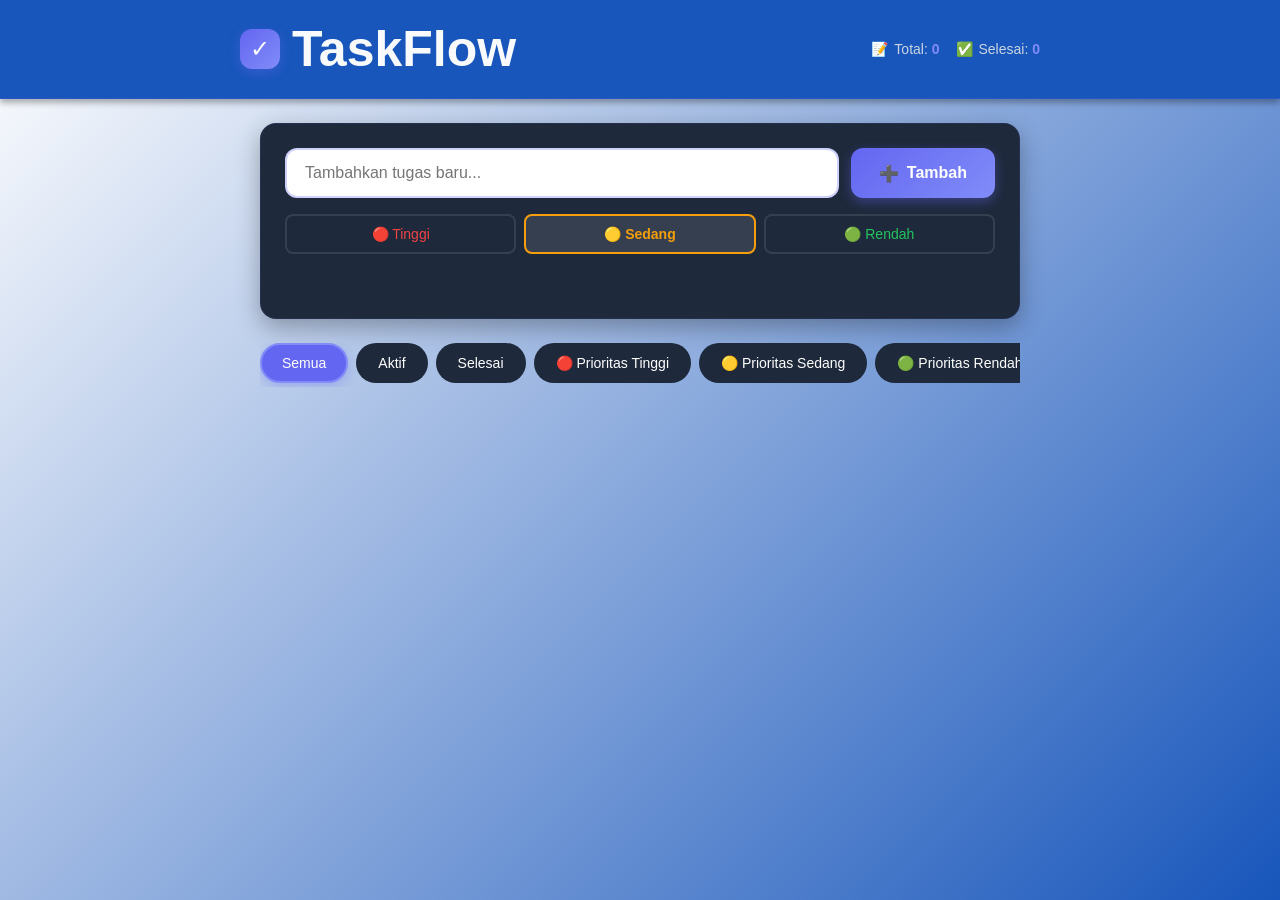
==== index.html @ 377bbaef "." ====
<!DOCTYPE html>
<html lang="id">

<head>
    <meta charset="UTF-8" />
    <meta name="viewport" content="width=device-width, initial-scale=1, viewport-fit=cover">
    <meta name="mobile-web-app-capable" content="yes">
    <meta name="apple-mobile-web-app-capable" content="yes">
    <meta name="apple-mobile-web-app-status-bar-style" content="black-translucent">
    <meta name="theme-color" content="#6366f1" />
    <link rel="icon" href="icons/icon-192x192-A.png" type="image/png" /> 
    <!-- halo jokowi -->
    <link rel="manifest" href="manifest.json">
    <title>TaskFlow - Kelola Tugas Anda</title>
    <style>
        * {
            margin: 0;
            padding: 0;
            box-sizing: border-box;
        }

        :root {
            --primary: #6366f1;
            --primary-dark: #4f46e5;
            --primary-light: #818cf8;
            --bg-dark: #ffffff;
            --bg-card: #1e293b;
            --text-light: #f8fafc;
            --text-gray: #cbd5e1;
            --success: #22c55e;
            --danger: #ef4444;
            --warning: #f59e0b;
        }

        body {
            font-family: -apple-system, BlinkMacSystemFont, 'Segoe UI', Roboto, sans-serif;
            background: linear-gradient(135deg, var(--bg-dark) 0%, #1856bb 100%);
            color: var(--text-light);
            min-height: 100vh;
            padding-bottom: 80px;
        }

        .header {
            background: #1856bb;
            backdrop-filter: blur(10px);
            padding: 20px;
            position: sticky;
            top: 0;
            z-index: 100;
            border-bottom: 1px solid rgba(99, 102, 241, 0.2);
            box-shadow: 0 4px 6px rgba(0, 0, 0, 0.3);
        }

        .header-content {
            max-width: 800px;
            margin: 0 auto;
            display: flex;
            justify-content: space-between;
            align-items: center;
        }

        .logo {
            display: flex;
            align-items: center;
            gap: 12px;
        }

        .logo-icon {
            width: 40px;
            height: 40px;
            background: linear-gradient(135deg, var(--primary), var(--primary-light));
            border-radius: 12px;
            display: flex;
            align-items: center;
            justify-content: center;
            font-size: 24px;
            box-shadow: 0 4px 12px rgba(99, 102, 241, 0.4);
        }

        h1 {
            font-size: 24px;
            font-weight: 700;
        }

        .stats {
            display: flex;
            gap: 16px;
            font-size: 14px;
            color: var(--text-gray);
        }

        .stat-item {
            display: flex;
            align-items: center;
            gap: 6px;
        }

        .stat-number {
            color: var(--primary-light);
            font-weight: 700;
        }

        .container {
            max-width: 800px;
            margin: 0 auto;
            padding: 24px 20px;
        }

        .input-section {
            background: var(--bg-card);
            padding: 24px;
            border-radius: 16px;
            margin-bottom: 24px;
            box-shadow: 0 8px 24px rgba(0, 0, 0, 0.3);
            border: 1px solid rgba(99, 102, 241, 0.1);
        }

        .input-group {
            display: flex;
            gap: 12px;
            margin-bottom: 16px;
        }

        input[type="text"] {
            flex: 1;
            padding: 14px 18px;
            background: var(--bg-dark);
            border: 2px solid rgba(99, 102, 241, 0.3);
            border-radius: 12px;
            color: var(--text-light);
            font-size: 16px;
            transition: all 0.3s ease;
        }

        input[type="text"]:focus {
            outline: none;
            border-color: var(--primary);
            box-shadow: 0 0 0 4px rgba(99, 102, 241, 0.1);
        }

        .btn {
            padding: 14px 28px;
            border: none;
            border-radius: 12px;
            font-size: 16px;
            font-weight: 600;
            cursor: pointer;
            transition: all 0.3s ease;
            display: flex;
            align-items: center;
            gap: 8px;
        }

        .btn-primary {
            background: linear-gradient(135deg, var(--primary), var(--primary-light));
            color: white;
            box-shadow: 0 4px 12px rgba(99, 102, 241, 0.4);
        }

        .btn-primary:hover {
            transform: translateY(-2px);
            box-shadow: 0 6px 20px rgba(99, 102, 241, 0.5);
        }

        .btn-primary:active {
            transform: translateY(0);
        }

        .priority-selector {
            display: flex;
            gap: 8px;
        }

        .priority-btn {
            flex: 1;
            padding: 10px;
            border: 2px solid rgba(255, 255, 255, 0.1);
            background: transparent;
            color: var(--text-gray);
            border-radius: 8px;
            cursor: pointer;
            transition: all 0.3s ease;
            font-size: 14px;
        }

        .priority-btn.active {
            border-color: currentColor;
            background: rgba(255, 255, 255, 0.1);
            font-weight: 600;
        }

        .priority-btn.high {
            color: var(--danger);
        }

        .priority-btn.medium {
            color: var(--warning);
        }

        .priority-btn.low {
            color: var(--success);
        }

        .filter-tabs {
            display: flex;
            gap: 8px;
            margin-bottom: 20px;
            overflow-x: auto;
            padding-bottom: 4px;
        }

        .filter-tab {
            padding: 10px 20px;
            background: var(--bg-card);
            border: 2px solid transparent;
            border-radius: 20px;
            cursor: pointer;
            transition: all 0.3s ease;
            white-space: nowrap;
            font-size: 14px;
            font-weight: 500;
            color: #ffffff;
        }

        .filter-tab.active {
            background: var(--primary);
            border-color: var(--primary-light);
            box-shadow: 0 4px 12px rgba(99, 102, 241, 0.3);
        }

        .tasks-list {
            display: flex;
            flex-direction: column;
            gap: 12px;
        }

        .task-item {
            background: var(--bg-card);
            padding: 20px;
            border-radius: 12px;
            border-left: 4px solid;
            display: flex;
            align-items: center;
            gap: 16px;
            transition: all 0.3s ease;
            animation: slideIn 0.3s ease;
        }

        @keyframes slideIn {
            from {
                opacity: 0;
                transform: translateY(-10px);
            }

            to {
                opacity: 1;
                transform: translateY(0);
            }
        }

        .task-item:hover {
            transform: translateX(4px);
            box-shadow: 0 4px 16px rgba(0, 0, 0, 0.3);
        }

        .task-item.high {
            border-left-color: var(--danger);
        }

        .task-item.medium {
            border-left-color: var(--warning);
        }

        .task-item.low {
            border-left-color: var(--success);
        }

        .task-checkbox {
            width: 24px;
            height: 24px;
            border: 2px solid var(--primary);
            border-radius: 6px;
            cursor: pointer;
            display: flex;
            align-items: center;
            justify-content: center;
            flex-shrink: 0;
            transition: all 0.3s ease;
        }

        .task-checkbox:hover {
            background: rgba(99, 102, 241, 0.1);
        }

        .task-checkbox.checked {
            background: var(--primary);
        }

        .task-content {
            flex: 1;
        }

        .task-text {
            font-size: 16px;
            margin-bottom: 4px;
        }

        .task-text.completed {
            text-decoration: line-through;
            opacity: 0.6;
        }

        .task-meta {
            display: flex;
            gap: 12px;
            font-size: 12px;
            color: var(--text-gray);
        }

        .task-time {
            display: flex;
            align-items: center;
            gap: 4px;
        }

        .task-actions {
            display: flex;
            gap: 8px;
        }

        .btn-icon {
            width: 36px;
            height: 36px;
            border: none;
            border-radius: 8px;
            cursor: pointer;
            display: flex;
            align-items: center;
            justify-content: center;
            transition: all 0.3s ease;
            font-size: 18px;
        }

        .btn-delete {
            background: rgba(239, 68, 68, 0.1);
            color: var(--danger);
        }

        .btn-delete:hover {
            background: var(--danger);
            color: white;
        }

        .empty-state {
            text-align: center;
            padding: 60px 20px;
            color: var(--text-gray);
        }

        .empty-icon {
            font-size: 64px;
            margin-bottom: 16px;
            opacity: 0.5;
        }

        .progress-bar {
            background: var(--bg-card);
            height: 8px;
            border-radius: 4px;
            overflow: hidden;
            margin: 16px 0;
        }

        .progress-fill {
            height: 100%;
            background: linear-gradient(90deg, var(--primary), var(--primary-light));
            transition: width 0.5s ease;
            border-radius: 4px;
        }

        @media (max-width: 640px) {
            .header-content {
                flex-direction: column;
                gap: 12px;
            }

            .input-group {
                flex-direction: column;
            }

            .stats {
                width: 100%;
                justify-content: space-around;
            }
        }

        .logo h1 {
            font-size: 50px;
            font-weight: 800;
        }
    </style>
</head>

<body>
    <header class="header">
        <div class="header-content">
            <div class="logo">
                <div class="logo-icon">✓</div>
                <h1 class="text-judul">TaskFlow</h1>
            </div>
            <div class="stats">
                <div class="stat-item">
                    <span>📝</span>
                    <span>Total: <span class="stat-number" id="totalTasks">0</span></span>
                </div>
                <div class="stat-item">
                    <span>✅</span>
                    <span>Selesai: <span class="stat-number" id="completedTasks">0</span></span>
                </div>
            </div>
        </div>
    </header>

    <div class="container">
        <div class="input-section">
            <div class="input-group">
                <input type="text" id="taskInput" placeholder="Tambahkan tugas baru..."
                    onkeypress="if(event.key==='Enter') addTask()" />
                <button class="btn btn-primary" onclick="addTask()">
                    <span>➕</span>
                    <span>Tambah</span>
                </button>
            </div>
            <div class="priority-selector">
                <button class="priority-btn high" onclick="setPriority('high')">🔴 Tinggi</button>
                <button class="priority-btn medium active" onclick="setPriority('medium')">🟡 Sedang</button>
                <button class="priority-btn low" onclick="setPriority('low')">🟢 Rendah</button>
            </div>
            <div class="progress-bar">
                <div class="progress-fill" id="progressBar" style="width: 0%"></div>
            </div>
        </div>

        <div class="filter-tabs">
            <button class="filter-tab active" onclick="filterTasks('all')">Semua</button>
            <button class="filter-tab" onclick="filterTasks('active')">Aktif</button>
            <button class="filter-tab" onclick="filterTasks('completed')">Selesai</button>
            <button class="filter-tab" onclick="filterTasks('high')">🔴 Prioritas Tinggi</button>
            <button class="filter-tab" onclick="filterTasks('medium')">🟡 Prioritas Sedang</button>
            <button class="filter-tab" onclick="filterTasks('low')">🟢 Prioritas Rendah</button>
        </div>

        <div class="tasks-list" id="tasksList"></div>
    </div>

    <script>
        let tasks = [];
        let currentPriority = 'medium';
        let currentFilter = 'all';

        function loadTasks() {
            const saved = localStorage.getItem('taskflow_tasks');
            if (saved) {
                tasks = JSON.parse(saved);
                renderTasks();
            }
        }

        function saveTasks() {
            localStorage.setItem('taskflow_tasks', JSON.stringify(tasks));
        }

        function setPriority(priority) {
            currentPriority = priority;
            document.querySelectorAll('.priority-btn').forEach(btn => {
                btn.classList.remove('active');
            });
            event.target.classList.add('active');
        }

        function addTask() {
            const input = document.getElementById('taskInput');
            const text = input.value.trim();

            if (text === '') return;

            const task = {
                id: Date.now(),
                text: text,
                completed: false,
                priority: currentPriority,
                createdAt: new Date().toLocaleString('id-ID')
            };

            tasks.unshift(task);
            input.value = '';
            saveTasks();
            renderTasks();
        }

        function toggleTask(id) {
            const task = tasks.find(t => t.id === id);
            if (task) {
                task.completed = !task.completed;
                saveTasks();
                renderTasks();
            }
        }

        function deleteTask(id) {
            tasks = tasks.filter(t => t.id !== id);
            saveTasks();
            renderTasks();
        }

        function filterTasks(filter) {
            currentFilter = filter;
            document.querySelectorAll('.filter-tab').forEach(tab => {
                tab.classList.remove('active');
            });
            event.target.classList.add('active');
            renderTasks();
        }

        function renderTasks() {
            const container = document.getElementById('tasksList');

            let filteredTasks = tasks;

            if (currentFilter === 'active') {
                filteredTasks = tasks.filter(t => !t.completed);
            } else if (currentFilter === 'completed') {
                filteredTasks = tasks.filter(t => t.completed);
            } else if (['high', 'medium', 'low'].includes(currentFilter)) {
                filteredTasks = tasks.filter(t => t.priority === currentFilter);
            }

            if (filteredTasks.length === 0) {
                container.innerHTML = `
          <div class="empty-state">
            <div class="empty-icon">📋</div>
            <h3>Tidak ada tugas</h3>
            <p>Mulai tambahkan tugas baru untuk memulai!</p>
          </div>
        `;
            } else {
                container.innerHTML = filteredTasks.map(task => `
          <div class="task-item ${task.priority}">
            <div class="task-checkbox ${task.completed ? 'checked' : ''}" onclick="toggleTask(${task.id})">
              ${task.completed ? '✓' : ''}
            </div>
            <div class="task-content">
              <div class="task-text ${task.completed ? 'completed' : ''}">${task.text}</div>
              <div class="task-meta">
                <span class="task-time">🕒 ${task.createdAt}</span>
                <span>📌 ${task.priority === 'high' ? 'Tinggi' : task.priority === 'medium' ? 'Sedang' : 'Rendah'}</span>
              </div>
            </div>
            <div class="task-actions">
              <button class="btn-icon btn-delete" onclick="deleteTask(${task.id})">🗑️</button>
            </div>
          </div>
        `).join('');
            }

            updateStats();
        }

        function updateStats() {
            const total = tasks.length;
            const completed = tasks.filter(t => t.completed).length;
            const progress = total > 0 ? (completed / total) * 100 : 0;

            document.getElementById('totalTasks').textContent = total;
            document.getElementById('completedTasks').textContent = completed;
            document.getElementById('progressBar').style.width = progress + '%';
        }

        loadTasks();

        if ('serviceWorker' in navigator) {
            window.addEventListener('load', () => {
                navigator.serviceWorker.register('./service-worker.js')
                    .then(() => console.log('Service Worker registered'))
                    .catch(err => console.error('Service Worker error:', err));
            });
        }
    </script>

</body>

</html>
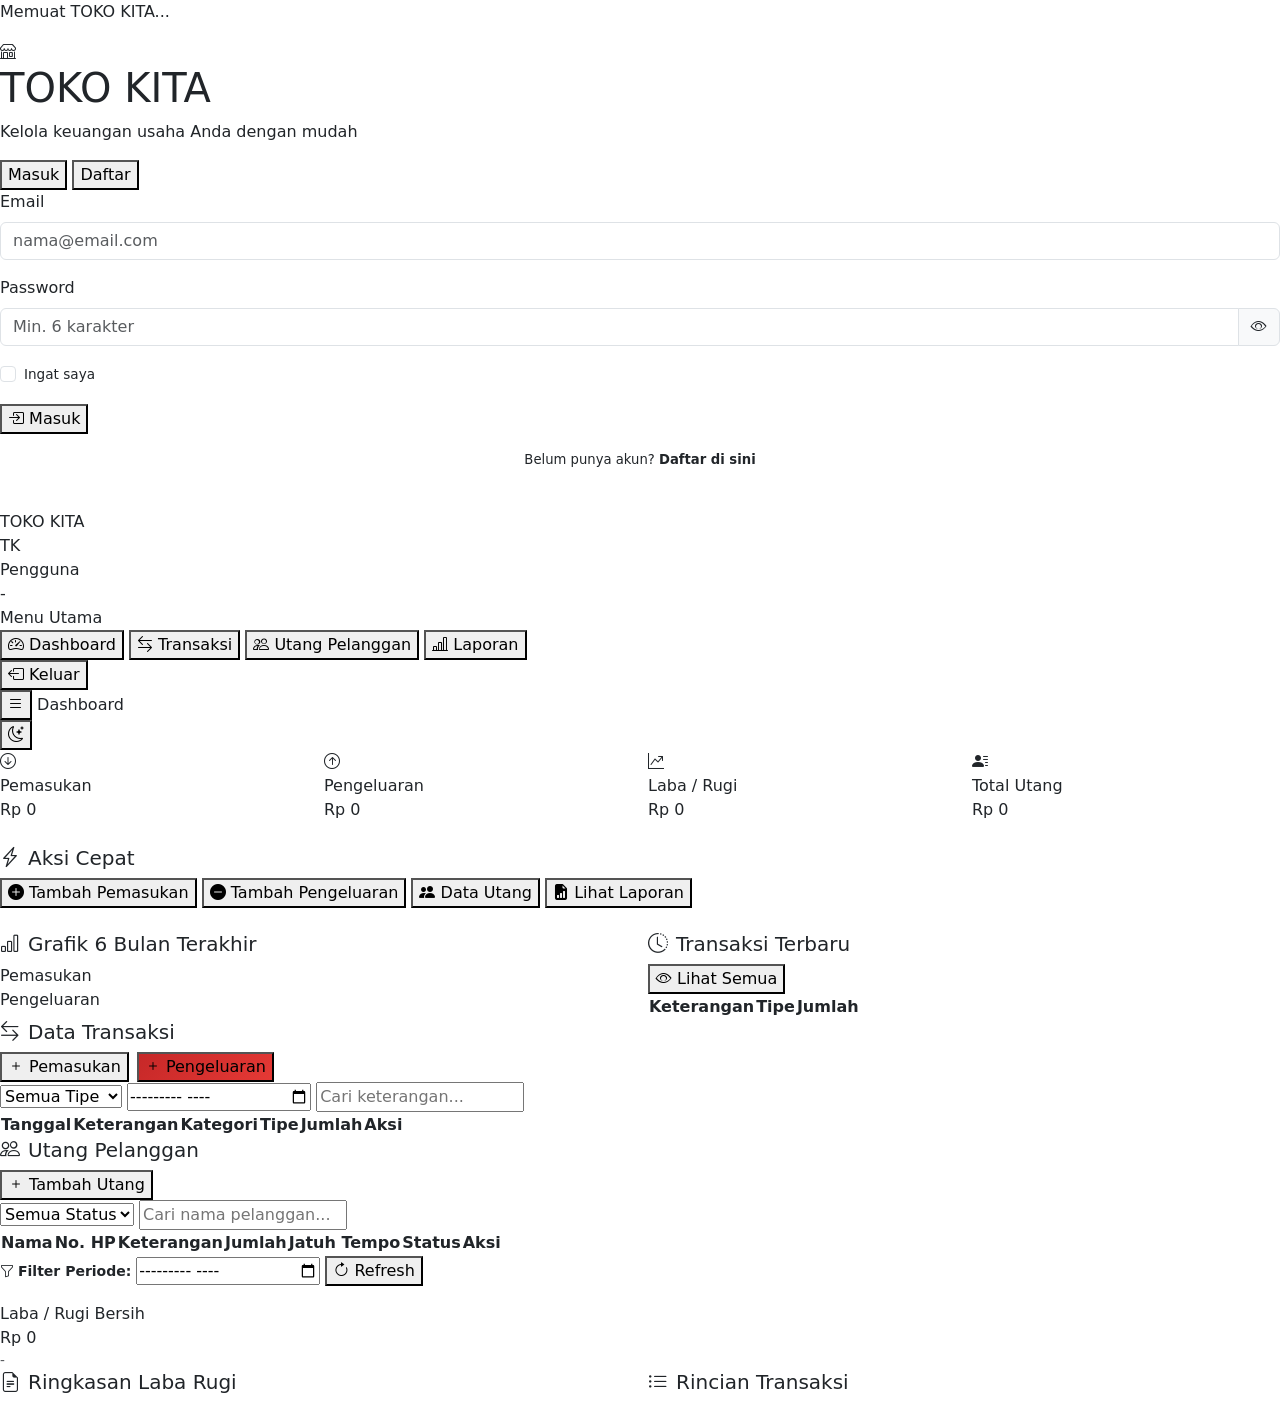
==== commit b8a78a9e: "." ====
--- a/index.html
+++ b/index.html
@@ -1,592 +1,593 @@
 <!DOCTYPE html>
 <html lang="id">
-
 <head>
-    <meta charset="UTF-8" />
-    <meta name="viewport" content="width=device-width, initial-scale=1, viewport-fit=cover">
-    <meta name="mobile-web-app-capable" content="yes">
-    <meta name="apple-mobile-web-app-capable" content="yes">
-    <meta name="apple-mobile-web-app-status-bar-style" content="black-translucent">
-    <meta name="theme-color" content="#6366f1" />
-    <link rel="icon" href="icons/icon-192x192-A.png" type="image/png" /> 
-    <!-- halo jokowi -->
-    <link rel="manifest" href="manifest.json">
-    <title>TaskFlow - Kelola Tugas Anda</title>
-    <style>
-        * {
-            margin: 0;
-            padding: 0;
-            box-sizing: border-box;
-        }
-
-        :root {
-            --primary: #6366f1;
-            --primary-dark: #4f46e5;
-            --primary-light: #818cf8;
-            --bg-dark: #ffffff;
-            --bg-card: #1e293b;
-            --text-light: #f8fafc;
-            --text-gray: #cbd5e1;
-            --success: #22c55e;
-            --danger: #ef4444;
-            --warning: #f59e0b;
-        }
-
-        body {
-            font-family: -apple-system, BlinkMacSystemFont, 'Segoe UI', Roboto, sans-serif;
-            background: linear-gradient(135deg, var(--bg-dark) 0%, #1856bb 100%);
-            color: var(--text-light);
-            min-height: 100vh;
-            padding-bottom: 80px;
-        }
-
-        .header {
-            background: #1856bb;
-            backdrop-filter: blur(10px);
-            padding: 20px;
-            position: sticky;
-            top: 0;
-            z-index: 100;
-            border-bottom: 1px solid rgba(99, 102, 241, 0.2);
-            box-shadow: 0 4px 6px rgba(0, 0, 0, 0.3);
-        }
-
-        .header-content {
-            max-width: 800px;
-            margin: 0 auto;
-            display: flex;
-            justify-content: space-between;
-            align-items: center;
-        }
-
-        .logo {
-            display: flex;
-            align-items: center;
-            gap: 12px;
-        }
-
-        .logo-icon {
-            width: 40px;
-            height: 40px;
-            background: linear-gradient(135deg, var(--primary), var(--primary-light));
-            border-radius: 12px;
-            display: flex;
-            align-items: center;
-            justify-content: center;
-            font-size: 24px;
-            box-shadow: 0 4px 12px rgba(99, 102, 241, 0.4);
-        }
-
-        h1 {
-            font-size: 24px;
-            font-weight: 700;
-        }
-
-        .stats {
-            display: flex;
-            gap: 16px;
-            font-size: 14px;
-            color: var(--text-gray);
-        }
-
-        .stat-item {
-            display: flex;
-            align-items: center;
-            gap: 6px;
-        }
-
-        .stat-number {
-            color: var(--primary-light);
-            font-weight: 700;
-        }
-
-        .container {
-            max-width: 800px;
-            margin: 0 auto;
-            padding: 24px 20px;
-        }
-
-        .input-section {
-            background: var(--bg-card);
-            padding: 24px;
-            border-radius: 16px;
-            margin-bottom: 24px;
-            box-shadow: 0 8px 24px rgba(0, 0, 0, 0.3);
-            border: 1px solid rgba(99, 102, 241, 0.1);
-        }
-
-        .input-group {
-            display: flex;
-            gap: 12px;
-            margin-bottom: 16px;
-        }
-
-        input[type="text"] {
-            flex: 1;
-            padding: 14px 18px;
-            background: var(--bg-dark);
-            border: 2px solid rgba(99, 102, 241, 0.3);
-            border-radius: 12px;
-            color: var(--text-light);
-            font-size: 16px;
-            transition: all 0.3s ease;
-        }
-
-        input[type="text"]:focus {
-            outline: none;
-            border-color: var(--primary);
-            box-shadow: 0 0 0 4px rgba(99, 102, 241, 0.1);
-        }
-
-        .btn {
-            padding: 14px 28px;
-            border: none;
-            border-radius: 12px;
-            font-size: 16px;
-            font-weight: 600;
-            cursor: pointer;
-            transition: all 0.3s ease;
-            display: flex;
-            align-items: center;
-            gap: 8px;
-        }
-
-        .btn-primary {
-            background: linear-gradient(135deg, var(--primary), var(--primary-light));
-            color: white;
-            box-shadow: 0 4px 12px rgba(99, 102, 241, 0.4);
-        }
-
-        .btn-primary:hover {
-            transform: translateY(-2px);
-            box-shadow: 0 6px 20px rgba(99, 102, 241, 0.5);
-        }
-
-        .btn-primary:active {
-            transform: translateY(0);
-        }
-
-        .priority-selector {
-            display: flex;
-            gap: 8px;
-        }
-
-        .priority-btn {
-            flex: 1;
-            padding: 10px;
-            border: 2px solid rgba(255, 255, 255, 0.1);
-            background: transparent;
-            color: var(--text-gray);
-            border-radius: 8px;
-            cursor: pointer;
-            transition: all 0.3s ease;
-            font-size: 14px;
-        }
-
-        .priority-btn.active {
-            border-color: currentColor;
-            background: rgba(255, 255, 255, 0.1);
-            font-weight: 600;
-        }
-
-        .priority-btn.high {
-            color: var(--danger);
-        }
-
-        .priority-btn.medium {
-            color: var(--warning);
-        }
-
-        .priority-btn.low {
-            color: var(--success);
-        }
-
-        .filter-tabs {
-            display: flex;
-            gap: 8px;
-            margin-bottom: 20px;
-            overflow-x: auto;
-            padding-bottom: 4px;
-        }
-
-        .filter-tab {
-            padding: 10px 20px;
-            background: var(--bg-card);
-            border: 2px solid transparent;
-            border-radius: 20px;
-            cursor: pointer;
-            transition: all 0.3s ease;
-            white-space: nowrap;
-            font-size: 14px;
-            font-weight: 500;
-            color: #ffffff;
-        }
-
-        .filter-tab.active {
-            background: var(--primary);
-            border-color: var(--primary-light);
-            box-shadow: 0 4px 12px rgba(99, 102, 241, 0.3);
-        }
-
-        .tasks-list {
-            display: flex;
-            flex-direction: column;
-            gap: 12px;
-        }
-
-        .task-item {
-            background: var(--bg-card);
-            padding: 20px;
-            border-radius: 12px;
-            border-left: 4px solid;
-            display: flex;
-            align-items: center;
-            gap: 16px;
-            transition: all 0.3s ease;
-            animation: slideIn 0.3s ease;
-        }
-
-        @keyframes slideIn {
-            from {
-                opacity: 0;
-                transform: translateY(-10px);
-            }
-
-            to {
-                opacity: 1;
-                transform: translateY(0);
-            }
-        }
-
-        .task-item:hover {
-            transform: translateX(4px);
-            box-shadow: 0 4px 16px rgba(0, 0, 0, 0.3);
-        }
-
-        .task-item.high {
-            border-left-color: var(--danger);
-        }
-
-        .task-item.medium {
-            border-left-color: var(--warning);
-        }
-
-        .task-item.low {
-            border-left-color: var(--success);
-        }
-
-        .task-checkbox {
-            width: 24px;
-            height: 24px;
-            border: 2px solid var(--primary);
-            border-radius: 6px;
-            cursor: pointer;
-            display: flex;
-            align-items: center;
-            justify-content: center;
-            flex-shrink: 0;
-            transition: all 0.3s ease;
-        }
-
-        .task-checkbox:hover {
-            background: rgba(99, 102, 241, 0.1);
-        }
-
-        .task-checkbox.checked {
-            background: var(--primary);
-        }
-
-        .task-content {
-            flex: 1;
-        }
-
-        .task-text {
-            font-size: 16px;
-            margin-bottom: 4px;
-        }
-
-        .task-text.completed {
-            text-decoration: line-through;
-            opacity: 0.6;
-        }
-
-        .task-meta {
-            display: flex;
-            gap: 12px;
-            font-size: 12px;
-            color: var(--text-gray);
-        }
-
-        .task-time {
-            display: flex;
-            align-items: center;
-            gap: 4px;
-        }
-
-        .task-actions {
-            display: flex;
-            gap: 8px;
-        }
-
-        .btn-icon {
-            width: 36px;
-            height: 36px;
-            border: none;
-            border-radius: 8px;
-            cursor: pointer;
-            display: flex;
-            align-items: center;
-            justify-content: center;
-            transition: all 0.3s ease;
-            font-size: 18px;
-        }
-
-        .btn-delete {
-            background: rgba(239, 68, 68, 0.1);
-            color: var(--danger);
-        }
-
-        .btn-delete:hover {
-            background: var(--danger);
-            color: white;
-        }
-
-        .empty-state {
-            text-align: center;
-            padding: 60px 20px;
-            color: var(--text-gray);
-        }
-
-        .empty-icon {
-            font-size: 64px;
-            margin-bottom: 16px;
-            opacity: 0.5;
-        }
-
-        .progress-bar {
-            background: var(--bg-card);
-            height: 8px;
-            border-radius: 4px;
-            overflow: hidden;
-            margin: 16px 0;
-        }
-
-        .progress-fill {
-            height: 100%;
-            background: linear-gradient(90deg, var(--primary), var(--primary-light));
-            transition: width 0.5s ease;
-            border-radius: 4px;
-        }
-
-        @media (max-width: 640px) {
-            .header-content {
-                flex-direction: column;
-                gap: 12px;
-            }
-
-            .input-group {
-                flex-direction: column;
-            }
-
-            .stats {
-                width: 100%;
-                justify-content: space-around;
-            }
-        }
-
-        .logo h1 {
-            font-size: 50px;
-            font-weight: 800;
-        }
-    </style>
+<meta charset="UTF-8">
+<meta name="viewport" content="width=device-width, initial-scale=1.0">
+
+<!-- ===== SEO & PWA META ===== -->
+<meta name="description" content="TOKO KITA — Aplikasi Manajemen Keuangan UMKM. Catat pemasukan, pengeluaran, dan utang pelanggan.">
+<meta name="theme-color" content="#1565C0">
+<meta name="apple-mobile-web-app-capable" content="yes">
+<meta name="apple-mobile-web-app-status-bar-style" content="default">
+<meta name="apple-mobile-web-app-title" content="TOKO KITA">
+<meta name="mobile-web-app-capable" content="yes">
+<meta name="application-name" content="TOKO KITA">
+<meta name="msapplication-TileColor" content="#1565C0">
+<meta name="msapplication-TileImage" content="./icons/icon-144.png">
+
+<!-- ===== TITLE ===== -->
+<title>TOKO KITA — Manajemen Keuangan UMKM</title>
+
+<!-- ===== PWA MANIFEST ===== -->
+<link rel="manifest" href="./manifest.json">
+
+<!-- ===== APPLE TOUCH ICONS ===== -->
+<link rel="apple-touch-icon" href="./icons/icon-152.png">
+<link rel="apple-touch-icon" sizes="192x192" href="./icons/icon-192.png">
+
+<!-- ===== FAVICON ===== -->
+<link rel="icon" type="image/png" sizes="32x32" href="./icons/icon-96.png">
+<link rel="icon" type="image/png" sizes="16x16" href="./icons/icon-72.png">
+
+<!-- ===== FONTS ===== -->
+<link rel="preconnect" href="https://fonts.googleapis.com">
+<link rel="preconnect" href="https://fonts.gstatic.com" crossorigin>
+<link href="https://fonts.googleapis.com/css2?family=Plus+Jakarta+Sans:wght@300;400;500;600;700&family=Nunito:wght@400;500;600;700&display=swap" rel="stylesheet">
+
+<!-- ===== BOOTSTRAP 5 CSS ===== -->
+<link href="https://cdn.jsdelivr.net/npm/bootstrap@5.3.2/dist/css/bootstrap.min.css" rel="stylesheet">
+
+<!-- ===== BOOTSTRAP ICONS ===== -->
+<link href="https://cdn.jsdelivr.net/npm/bootstrap-icons@1.11.3/font/bootstrap-icons.css" rel="stylesheet">
+
+<!-- ===== CUSTOM CSS ===== -->
+<link rel="stylesheet" href="./style.css">
 </head>
-
 <body>
-    <header class="header">
-        <div class="header-content">
-            <div class="logo">
-                <div class="logo-icon">✓</div>
-                <h1 class="text-judul">TaskFlow</h1>
-            </div>
-            <div class="stats">
-                <div class="stat-item">
-                    <span>📝</span>
-                    <span>Total: <span class="stat-number" id="totalTasks">0</span></span>
+
+<!-- ============================================================
+     LOADING OVERLAY
+     ============================================================ -->
+<div id="loading-overlay">
+  <div class="loading-spinner">
+    <div class="spinner-ring"></div>
+    <p>Memuat TOKO KITA...</p>
+  </div>
+</div>
+
+<!-- ============================================================
+     TOAST CONTAINER
+     ============================================================ -->
+<div id="toast-container"></div>
+
+<!-- ============================================================
+     AUTH SCREEN — LOGIN & REGISTER
+     ============================================================ -->
+<div id="auth-screen">
+  <div class="auth-card">
+
+    <!-- Logo -->
+    <div class="auth-logo">
+      <div class="logo-icon"><i class="bi bi-shop"></i></div>
+      <h1>TOKO KITA</h1>
+      <p>Kelola keuangan usaha Anda dengan mudah</p>
+    </div>
+
+    <!-- Tab Navigasi -->
+    <div class="auth-tabs">
+      <button class="auth-tab active" onclick="switchAuthTab('login')">Masuk</button>
+      <button class="auth-tab"        onclick="switchAuthTab('register')">Daftar</button>
+    </div>
+
+    <!-- Form Login -->
+    <div id="login-form">
+      <div class="mb-3">
+        <label class="form-label">Email</label>
+        <input type="email" class="form-control" id="login-email" placeholder="nama@email.com" autocomplete="email">
+      </div>
+      <div class="mb-3">
+        <label class="form-label">Password</label>
+        <div class="input-group">
+          <input type="password" class="form-control" id="login-password" placeholder="Min. 6 karakter" autocomplete="current-password">
+          <button class="input-group-text" type="button" onclick="togglePwd('login-password', this)" aria-label="Tampilkan password">
+            <i class="bi bi-eye"></i>
+          </button>
+        </div>
+      </div>
+      <div class="mb-3 d-flex align-items-center justify-content-between">
+        <div class="form-check">
+          <input class="form-check-input" type="checkbox" id="remember-me">
+          <label class="form-check-label" for="remember-me" style="font-size:0.85rem;color:var(--text-secondary);">
+            Ingat saya
+          </label>
+        </div>
+      </div>
+      <button class="btn-primary-custom" onclick="doLogin()">
+        <i class="bi bi-box-arrow-in-right"></i> Masuk
+      </button>
+      <p style="text-align:center;margin-top:1rem;font-size:0.825rem;color:var(--text-secondary)">
+        Belum punya akun?
+        <span style="color:var(--primary);cursor:pointer;font-weight:600" onclick="switchAuthTab('register')">Daftar di sini</span>
+      </p>
+    </div>
+
+    <!-- Form Register -->
+    <div id="register-form" style="display:none">
+      <div class="mb-3">
+        <label class="form-label">Nama Lengkap</label>
+        <input type="text" class="form-control" id="reg-name" placeholder="Nama Anda" autocomplete="name">
+      </div>
+      <div class="mb-3">
+        <label class="form-label">Email</label>
+        <input type="email" class="form-control" id="reg-email" placeholder="nama@email.com" autocomplete="email">
+      </div>
+      <div class="mb-3">
+        <label class="form-label">Password</label>
+        <div class="input-group">
+          <input type="password" class="form-control" id="reg-password" placeholder="Min. 6 karakter" autocomplete="new-password">
+          <button class="input-group-text" type="button" onclick="togglePwd('reg-password', this)" aria-label="Tampilkan password">
+            <i class="bi bi-eye"></i>
+          </button>
+        </div>
+      </div>
+      <div class="mb-3">
+        <label class="form-label">Konfirmasi Password</label>
+        <input type="password" class="form-control" id="reg-confirm" placeholder="Ulangi password" autocomplete="new-password">
+      </div>
+      <button class="btn-primary-custom" onclick="doRegister()">
+        <i class="bi bi-person-plus"></i> Daftar Sekarang
+      </button>
+      <p style="text-align:center;margin-top:1rem;font-size:0.825rem;color:var(--text-secondary)">
+        Sudah punya akun?
+        <span style="color:var(--primary);cursor:pointer;font-weight:600" onclick="switchAuthTab('login')">Masuk di sini</span>
+      </p>
+    </div>
+
+  </div>
+</div><!-- /#auth-screen -->
+
+
+<!-- ============================================================
+     MAIN APP SCREEN
+     ============================================================ -->
+<div id="app-screen">
+
+  <!-- Sidebar Backdrop (mobile) -->
+  <div class="sidebar-backdrop" id="sidebar-backdrop" onclick="closeSidebar()"></div>
+
+  <!-- ===== SIDEBAR ===== -->
+  <nav class="sidebar" id="sidebar" aria-label="Menu Navigasi">
+
+    <div class="sidebar-header">
+      <div class="sidebar-brand">
+        <div class="brand-icon"><i class="bi bi-shop" style="color:white"></i></div>
+        <span>TOKO KITA</span>
+      </div>
+    </div>
+
+    <div class="sidebar-user">
+      <div class="user-avatar" id="sidebar-avatar">TK</div>
+      <div class="user-info">
+        <div class="user-name"  id="sidebar-name">Pengguna</div>
+        <div class="user-email" id="sidebar-email">-</div>
+      </div>
+    </div>
+
+    <div class="nav-section">
+      <div class="nav-section-title">Menu Utama</div>
+      <button class="nav-item active" data-page="dashboard" onclick="navigate('dashboard')">
+        <i class="bi bi-speedometer2"></i> Dashboard
+      </button>
+      <button class="nav-item" data-page="transaksi" onclick="navigate('transaksi')">
+        <i class="bi bi-arrow-left-right"></i> Transaksi
+      </button>
+      <button class="nav-item" data-page="utang" onclick="navigate('utang')">
+        <i class="bi bi-people"></i> Utang Pelanggan
+      </button>
+      <button class="nav-item" data-page="laporan" onclick="navigate('laporan')">
+        <i class="bi bi-bar-chart-line"></i> Laporan
+      </button>
+    </div>
+
+    <div class="sidebar-footer">
+      <button class="btn-logout" onclick="doLogout()">
+        <i class="bi bi-box-arrow-left"></i> Keluar
+      </button>
+    </div>
+  </nav>
+
+  <!-- ===== MAIN CONTENT ===== -->
+  <div class="main-content" id="main-content">
+
+    <!-- Top Bar -->
+    <header class="top-bar">
+      <div class="top-bar-left">
+        <button class="btn-toggle" onclick="toggleSidebar()" aria-label="Toggle Sidebar">
+          <i class="bi bi-list"></i>
+        </button>
+        <span class="page-title" id="page-title">Dashboard</span>
+      </div>
+      <div class="top-bar-right">
+        <button class="btn-theme" onclick="toggleTheme()" aria-label="Ganti Tema">
+          <i class="bi bi-moon-stars" id="theme-icon"></i>
+        </button>
+      </div>
+    </header>
+
+    <main class="page-content">
+
+      <!-- ================================================================
+           PAGE: DASHBOARD
+           ================================================================ -->
+      <div class="section-page active" id="page-dashboard">
+
+        <!-- Stat Cards -->
+        <div class="row g-3 mb-4">
+          <div class="col-6 col-md-3">
+            <div class="stat-card income">
+              <div class="stat-icon income"><i class="bi bi-arrow-down-circle"></i></div>
+              <div class="stat-label">Pemasukan</div>
+              <div class="stat-value income" id="stat-income">Rp 0</div>
+            </div>
+          </div>
+          <div class="col-6 col-md-3">
+            <div class="stat-card expense">
+              <div class="stat-icon expense"><i class="bi bi-arrow-up-circle"></i></div>
+              <div class="stat-label">Pengeluaran</div>
+              <div class="stat-value expense" id="stat-expense">Rp 0</div>
+            </div>
+          </div>
+          <div class="col-6 col-md-3">
+            <div class="stat-card profit">
+              <div class="stat-icon profit"><i class="bi bi-graph-up-arrow"></i></div>
+              <div class="stat-label">Laba / Rugi</div>
+              <div class="stat-value profit" id="stat-profit">Rp 0</div>
+            </div>
+          </div>
+          <div class="col-6 col-md-3">
+            <div class="stat-card debt">
+              <div class="stat-icon debt"><i class="bi bi-person-lines-fill"></i></div>
+              <div class="stat-label">Total Utang</div>
+              <div class="stat-value debt" id="stat-debt">Rp 0</div>
+            </div>
+          </div>
+        </div>
+
+        <!-- Quick Actions -->
+        <div class="card-custom mb-4">
+          <div class="card-header-custom">
+            <h5><i class="bi bi-lightning-charge me-2"></i>Aksi Cepat</h5>
+          </div>
+          <div class="card-body-custom">
+            <div class="quick-actions">
+              <button class="quick-btn income-btn" onclick="openTrxModal('income')">
+                <i class="bi bi-plus-circle-fill"></i>
+                <span>Tambah Pemasukan</span>
+              </button>
+              <button class="quick-btn expense-btn" onclick="openTrxModal('expense')">
+                <i class="bi bi-dash-circle-fill"></i>
+                <span>Tambah Pengeluaran</span>
+              </button>
+              <button class="quick-btn debt-btn" onclick="navigate('utang')">
+                <i class="bi bi-people-fill"></i>
+                <span>Data Utang</span>
+              </button>
+              <button class="quick-btn report-btn" onclick="navigate('laporan')">
+                <i class="bi bi-file-earmark-bar-graph-fill"></i>
+                <span>Lihat Laporan</span>
+              </button>
+            </div>
+          </div>
+        </div>
+
+        <!-- Grafik + Transaksi Terbaru -->
+        <div class="row g-3">
+          <div class="col-md-6">
+            <div class="card-custom h-100">
+              <div class="card-header-custom">
+                <h5><i class="bi bi-bar-chart me-2"></i>Grafik 6 Bulan Terakhir</h5>
+              </div>
+              <div class="card-body-custom">
+                <div class="chart-bar-wrap" id="chart-bars"></div>
+                <div class="chart-legend">
+                  <div class="chart-legend-item"><div class="chart-dot" style="background:var(--success)"></div>Pemasukan</div>
+                  <div class="chart-legend-item"><div class="chart-dot" style="background:var(--danger)"></div>Pengeluaran</div>
                 </div>
-                <div class="stat-item">
-                    <span>✅</span>
-                    <span>Selesai: <span class="stat-number" id="completedTasks">0</span></span>
-                </div>
-            </div>
-        </div>
-    </header>
-
-    <div class="container">
-        <div class="input-section">
-            <div class="input-group">
-                <input type="text" id="taskInput" placeholder="Tambahkan tugas baru..."
-                    onkeypress="if(event.key==='Enter') addTask()" />
-                <button class="btn btn-primary" onclick="addTask()">
-                    <span>➕</span>
-                    <span>Tambah</span>
+              </div>
+            </div>
+          </div>
+          <div class="col-md-6">
+            <div class="card-custom h-100">
+              <div class="card-header-custom">
+                <h5><i class="bi bi-clock-history me-2"></i>Transaksi Terbaru</h5>
+                <button class="btn-add" onclick="navigate('transaksi')">
+                  <i class="bi bi-eye"></i> Lihat Semua
                 </button>
-            </div>
-            <div class="priority-selector">
-                <button class="priority-btn high" onclick="setPriority('high')">🔴 Tinggi</button>
-                <button class="priority-btn medium active" onclick="setPriority('medium')">🟡 Sedang</button>
-                <button class="priority-btn low" onclick="setPriority('low')">🟢 Rendah</button>
-            </div>
-            <div class="progress-bar">
-                <div class="progress-fill" id="progressBar" style="width: 0%"></div>
-            </div>
-        </div>
-
-        <div class="filter-tabs">
-            <button class="filter-tab active" onclick="filterTasks('all')">Semua</button>
-            <button class="filter-tab" onclick="filterTasks('active')">Aktif</button>
-            <button class="filter-tab" onclick="filterTasks('completed')">Selesai</button>
-            <button class="filter-tab" onclick="filterTasks('high')">🔴 Prioritas Tinggi</button>
-            <button class="filter-tab" onclick="filterTasks('medium')">🟡 Prioritas Sedang</button>
-            <button class="filter-tab" onclick="filterTasks('low')">🟢 Prioritas Rendah</button>
-        </div>
-
-        <div class="tasks-list" id="tasksList"></div>
-    </div>
-
-    <script>
-        let tasks = [];
-        let currentPriority = 'medium';
-        let currentFilter = 'all';
-
-        function loadTasks() {
-            const saved = localStorage.getItem('taskflow_tasks');
-            if (saved) {
-                tasks = JSON.parse(saved);
-                renderTasks();
-            }
-        }
-
-        function saveTasks() {
-            localStorage.setItem('taskflow_tasks', JSON.stringify(tasks));
-        }
-
-        function setPriority(priority) {
-            currentPriority = priority;
-            document.querySelectorAll('.priority-btn').forEach(btn => {
-                btn.classList.remove('active');
-            });
-            event.target.classList.add('active');
-        }
-
-        function addTask() {
-            const input = document.getElementById('taskInput');
-            const text = input.value.trim();
-
-            if (text === '') return;
-
-            const task = {
-                id: Date.now(),
-                text: text,
-                completed: false,
-                priority: currentPriority,
-                createdAt: new Date().toLocaleString('id-ID')
-            };
-
-            tasks.unshift(task);
-            input.value = '';
-            saveTasks();
-            renderTasks();
-        }
-
-        function toggleTask(id) {
-            const task = tasks.find(t => t.id === id);
-            if (task) {
-                task.completed = !task.completed;
-                saveTasks();
-                renderTasks();
-            }
-        }
-
-        function deleteTask(id) {
-            tasks = tasks.filter(t => t.id !== id);
-            saveTasks();
-            renderTasks();
-        }
-
-        function filterTasks(filter) {
-            currentFilter = filter;
-            document.querySelectorAll('.filter-tab').forEach(tab => {
-                tab.classList.remove('active');
-            });
-            event.target.classList.add('active');
-            renderTasks();
-        }
-
-        function renderTasks() {
-            const container = document.getElementById('tasksList');
-
-            let filteredTasks = tasks;
-
-            if (currentFilter === 'active') {
-                filteredTasks = tasks.filter(t => !t.completed);
-            } else if (currentFilter === 'completed') {
-                filteredTasks = tasks.filter(t => t.completed);
-            } else if (['high', 'medium', 'low'].includes(currentFilter)) {
-                filteredTasks = tasks.filter(t => t.priority === currentFilter);
-            }
-
-            if (filteredTasks.length === 0) {
-                container.innerHTML = `
-          <div class="empty-state">
-            <div class="empty-icon">📋</div>
-            <h3>Tidak ada tugas</h3>
-            <p>Mulai tambahkan tugas baru untuk memulai!</p>
-          </div>
-        `;
-            } else {
-                container.innerHTML = filteredTasks.map(task => `
-          <div class="task-item ${task.priority}">
-            <div class="task-checkbox ${task.completed ? 'checked' : ''}" onclick="toggleTask(${task.id})">
-              ${task.completed ? '✓' : ''}
-            </div>
-            <div class="task-content">
-              <div class="task-text ${task.completed ? 'completed' : ''}">${task.text}</div>
-              <div class="task-meta">
-                <span class="task-time">🕒 ${task.createdAt}</span>
-                <span>📌 ${task.priority === 'high' ? 'Tinggi' : task.priority === 'medium' ? 'Sedang' : 'Rendah'}</span>
               </div>
-            </div>
-            <div class="task-actions">
-              <button class="btn-icon btn-delete" onclick="deleteTask(${task.id})">🗑️</button>
-            </div>
-          </div>
-        `).join('');
-            }
-
-            updateStats();
-        }
-
-        function updateStats() {
-            const total = tasks.length;
-            const completed = tasks.filter(t => t.completed).length;
-            const progress = total > 0 ? (completed / total) * 100 : 0;
-
-            document.getElementById('totalTasks').textContent = total;
-            document.getElementById('completedTasks').textContent = completed;
-            document.getElementById('progressBar').style.width = progress + '%';
-        }
-
-        loadTasks();
-
-        if ('serviceWorker' in navigator) {
-            window.addEventListener('load', () => {
-                navigator.serviceWorker.register('./service-worker.js')
-                    .then(() => console.log('Service Worker registered'))
-                    .catch(err => console.error('Service Worker error:', err));
-            });
-        }
-    </script>
+              <div class="table-wrapper">
+                <table class="tk-table">
+                  <thead>
+                    <tr><th>Keterangan</th><th>Tipe</th><th>Jumlah</th></tr>
+                  </thead>
+                  <tbody id="recent-trx-body"></tbody>
+                </table>
+              </div>
+            </div>
+          </div>
+        </div>
+
+      </div><!-- /#page-dashboard -->
+
+
+      <!-- ================================================================
+           PAGE: TRANSAKSI
+           ================================================================ -->
+      <div class="section-page" id="page-transaksi">
+        <div class="card-custom">
+          <div class="card-header-custom">
+            <h5><i class="bi bi-arrow-left-right me-2"></i>Data Transaksi</h5>
+            <div class="d-flex gap-2 flex-wrap">
+              <button class="btn-add" onclick="openTrxModal('income')">
+                <i class="bi bi-plus"></i> Pemasukan
+              </button>
+              <button class="btn-add" style="background:linear-gradient(135deg,#C62828,#E53935)" onclick="openTrxModal('expense')">
+                <i class="bi bi-plus"></i> Pengeluaran
+              </button>
+            </div>
+          </div>
+          <div class="filter-bar">
+            <select class="filter-select" id="trx-filter-type" onchange="renderTrxTable()">
+              <option value="">Semua Tipe</option>
+              <option value="income">Pemasukan</option>
+              <option value="expense">Pengeluaran</option>
+            </select>
+            <input type="month" class="filter-input" id="trx-filter-month" onchange="renderTrxTable()">
+            <input type="text"  class="filter-input" id="trx-filter-search"
+              placeholder="Cari keterangan..."
+              oninput="renderTrxTable()"
+              style="flex:1;min-width:160px">
+          </div>
+          <div class="table-wrapper">
+            <table class="tk-table">
+              <thead>
+                <tr>
+                  <th>Tanggal</th>
+                  <th>Keterangan</th>
+                  <th>Kategori</th>
+                  <th>Tipe</th>
+                  <th>Jumlah</th>
+                  <th>Aksi</th>
+                </tr>
+              </thead>
+              <tbody id="trx-table-body"></tbody>
+            </table>
+          </div>
+        </div>
+      </div><!-- /#page-transaksi -->
+
+
+      <!-- ================================================================
+           PAGE: UTANG PELANGGAN
+           ================================================================ -->
+      <div class="section-page" id="page-utang">
+        <div class="card-custom">
+          <div class="card-header-custom">
+            <h5><i class="bi bi-people me-2"></i>Utang Pelanggan</h5>
+            <button class="btn-add" onclick="openDebtModal()">
+              <i class="bi bi-plus"></i> Tambah Utang
+            </button>
+          </div>
+          <div class="filter-bar">
+            <select class="filter-select" id="debt-filter-status" onchange="renderDebtTable()">
+              <option value="">Semua Status</option>
+              <option value="pending">Belum Lunas</option>
+              <option value="paid">Lunas</option>
+            </select>
+            <input type="text" class="filter-input" id="debt-filter-search"
+              placeholder="Cari nama pelanggan..."
+              oninput="renderDebtTable()"
+              style="flex:1;min-width:160px">
+          </div>
+          <div class="table-wrapper">
+            <table class="tk-table">
+              <thead>
+                <tr>
+                  <th>Nama</th>
+                  <th>No. HP</th>
+                  <th>Keterangan</th>
+                  <th>Jumlah</th>
+                  <th>Jatuh Tempo</th>
+                  <th>Status</th>
+                  <th>Aksi</th>
+                </tr>
+              </thead>
+              <tbody id="debt-table-body"></tbody>
+            </table>
+          </div>
+        </div>
+      </div><!-- /#page-utang -->
+
+
+      <!-- ================================================================
+           PAGE: LAPORAN KEUANGAN
+           ================================================================ -->
+      <div class="section-page" id="page-laporan">
+
+        <div class="card-custom mb-3" style="border-radius:var(--radius-lg)">
+          <div class="filter-bar">
+            <span style="font-weight:600;font-size:0.875rem;color:var(--text-secondary)">
+              <i class="bi bi-funnel me-1"></i>Filter Periode:
+            </span>
+            <input type="month" class="filter-input" id="report-filter-month" onchange="renderReport()">
+            <button class="btn-add" onclick="renderReport()">
+              <i class="bi bi-arrow-clockwise"></i> Refresh
+            </button>
+          </div>
+        </div>
+
+        <!-- Ringkasan Laba/Rugi -->
+        <div class="report-summary" id="report-summary-card">
+          <div class="report-summary-title">Laba / Rugi Bersih</div>
+          <div class="report-summary-value" id="report-net">Rp 0</div>
+          <div style="font-size:0.85rem;opacity:0.75" id="report-period">-</div>
+        </div>
+
+        <div class="row g-3">
+          <div class="col-md-6">
+            <div class="card-custom">
+              <div class="card-header-custom">
+                <h5><i class="bi bi-file-earmark-text me-2"></i>Ringkasan Laba Rugi</h5>
+              </div>
+              <div class="card-body-custom" id="report-detail"></div>
+            </div>
+          </div>
+          <div class="col-md-6">
+            <div class="card-custom">
+              <div class="card-header-custom">
+                <h5><i class="bi bi-list-ul me-2"></i>Rincian Transaksi</h5>
+              </div>
+              <div class="card-body-custom" id="report-trx-list" style="max-height:400px;overflow-y:auto"></div>
+            </div>
+          </div>
+        </div>
+
+      </div><!-- /#page-laporan -->
+
+    </main><!-- /.page-content -->
+  </div><!-- /.main-content -->
+</div><!-- /#app-screen -->
+
+
+<!-- ============================================================
+     MODAL: TAMBAH / EDIT TRANSAKSI
+     ============================================================ -->
+<div class="modal fade" id="trxModal" tabindex="-1" aria-labelledby="trxModalTitle" aria-hidden="true">
+  <div class="modal-dialog modal-dialog-centered">
+    <div class="modal-content">
+
+      <div class="modal-header">
+        <h5 class="modal-title" id="trxModalTitle">Tambah Transaksi</h5>
+        <button type="button" class="btn-close" data-bs-dismiss="modal" aria-label="Tutup"></button>
+      </div>
+
+      <div class="modal-body">
+        <input type="hidden" id="trx-edit-id">
+
+        <div class="mb-3">
+          <label class="form-label">Tipe Transaksi</label>
+          <select class="form-control" id="trx-type">
+            <option value="income">Pemasukan</option>
+            <option value="expense">Pengeluaran</option>
+          </select>
+        </div>
+        <div class="mb-3">
+          <label class="form-label">Tanggal</label>
+          <input type="date" class="form-control" id="trx-date">
+        </div>
+        <div class="mb-3">
+          <label class="form-label">Keterangan</label>
+          <input type="text" class="form-control" id="trx-desc" placeholder="Misal: Penjualan produk A">
+        </div>
+        <div class="mb-3">
+          <label class="form-label">Kategori</label>
+          <input type="text" class="form-control" id="trx-cat" placeholder="Misal: Penjualan, Operasional">
+        </div>
+        <div class="mb-3">
+          <label class="form-label">Jumlah (Rp)</label>
+          <input type="number" class="form-control" id="trx-amount" placeholder="0" min="0" step="1000">
+        </div>
+        <div class="mb-3">
+          <label class="form-label">Catatan <span style="color:var(--text-muted)">(opsional)</span></label>
+          <textarea class="form-control" id="trx-note" rows="2" placeholder="Catatan tambahan..."></textarea>
+        </div>
+      </div>
+
+      <div class="modal-footer">
+        <button type="button" class="btn btn-secondary" data-bs-dismiss="modal">Batal</button>
+        <button type="button" class="btn-add" onclick="saveTrx()">
+          <i class="bi bi-check2 me-1"></i> Simpan
+        </button>
+      </div>
+
+    </div>
+  </div>
+</div><!-- /#trxModal -->
+
+
+<!-- ============================================================
+     MODAL: TAMBAH / EDIT UTANG PELANGGAN
+     ============================================================ -->
+<div class="modal fade" id="debtModal" tabindex="-1" aria-labelledby="debtModalTitle" aria-hidden="true">
+  <div class="modal-dialog modal-dialog-centered">
+    <div class="modal-content">
+
+      <div class="modal-header">
+        <h5 class="modal-title" id="debtModalTitle">Tambah Utang Pelanggan</h5>
+        <button type="button" class="btn-close" data-bs-dismiss="modal" aria-label="Tutup"></button>
+      </div>
+
+      <div class="modal-body">
+        <input type="hidden" id="debt-edit-id">
+
+        <div class="mb-3">
+          <label class="form-label">Nama Pelanggan</label>
+          <input type="text" class="form-control" id="debt-name" placeholder="Nama lengkap pelanggan">
+        </div>
+        <div class="mb-3">
+          <label class="form-label">No. WhatsApp <span style="color:var(--text-muted)">(untuk pengingat)</span></label>
+          <div class="input-group">
+            <span class="input-group-text"><i class="bi bi-whatsapp"></i></span>
+            <input type="tel" class="form-control" id="debt-phone" placeholder="628xxx atau 08xxx">
+          </div>
+        </div>
+        <div class="mb-3">
+          <label class="form-label">Keterangan Utang</label>
+          <input type="text" class="form-control" id="debt-desc" placeholder="Misal: Pembelian beras 10kg">
+        </div>
+        <div class="mb-3">
+          <label class="form-label">Jumlah Utang (Rp)</label>
+          <input type="number" class="form-control" id="debt-amount" placeholder="0" min="0" step="1000">
+        </div>
+        <div class="row">
+          <div class="col-6 mb-3">
+            <label class="form-label">Tanggal Utang</label>
+            <input type="date" class="form-control" id="debt-date">
+          </div>
+          <div class="col-6 mb-3">
+            <label class="form-label">Jatuh Tempo <span style="color:var(--text-muted)">(opsional)</span></label>
+            <input type="date" class="form-control" id="debt-due">
+          </div>
+        </div>
+        <div class="mb-3">
+          <label class="form-label">Status</label>
+          <select class="form-control" id="debt-status">
+            <option value="pending">Belum Lunas</option>
+            <option value="paid">Lunas</option>
+          </select>
+        </div>
+      </div>
+
+      <div class="modal-footer">
+        <button type="button" class="btn btn-secondary" data-bs-dismiss="modal">Batal</button>
+        <button type="button" class="btn-add" onclick="saveDebt()">
+          <i class="bi bi-check2 me-1"></i> Simpan
+        </button>
+      </div>
+
+    </div>
+  </div>
+</div><!-- /#debtModal -->
+
+
+<!-- ============================================================
+     BOOTSTRAP 5 JS
+     ============================================================ -->
+<script src="https://cdn.jsdelivr.net/npm/bootstrap@5.3.2/dist/js/bootstrap.bundle.min.js"></script>
+
+<!-- ============================================================
+     APP JS
+     ============================================================ -->
+<script src="./app.js"></script>
 
 </body>
-
 </html>
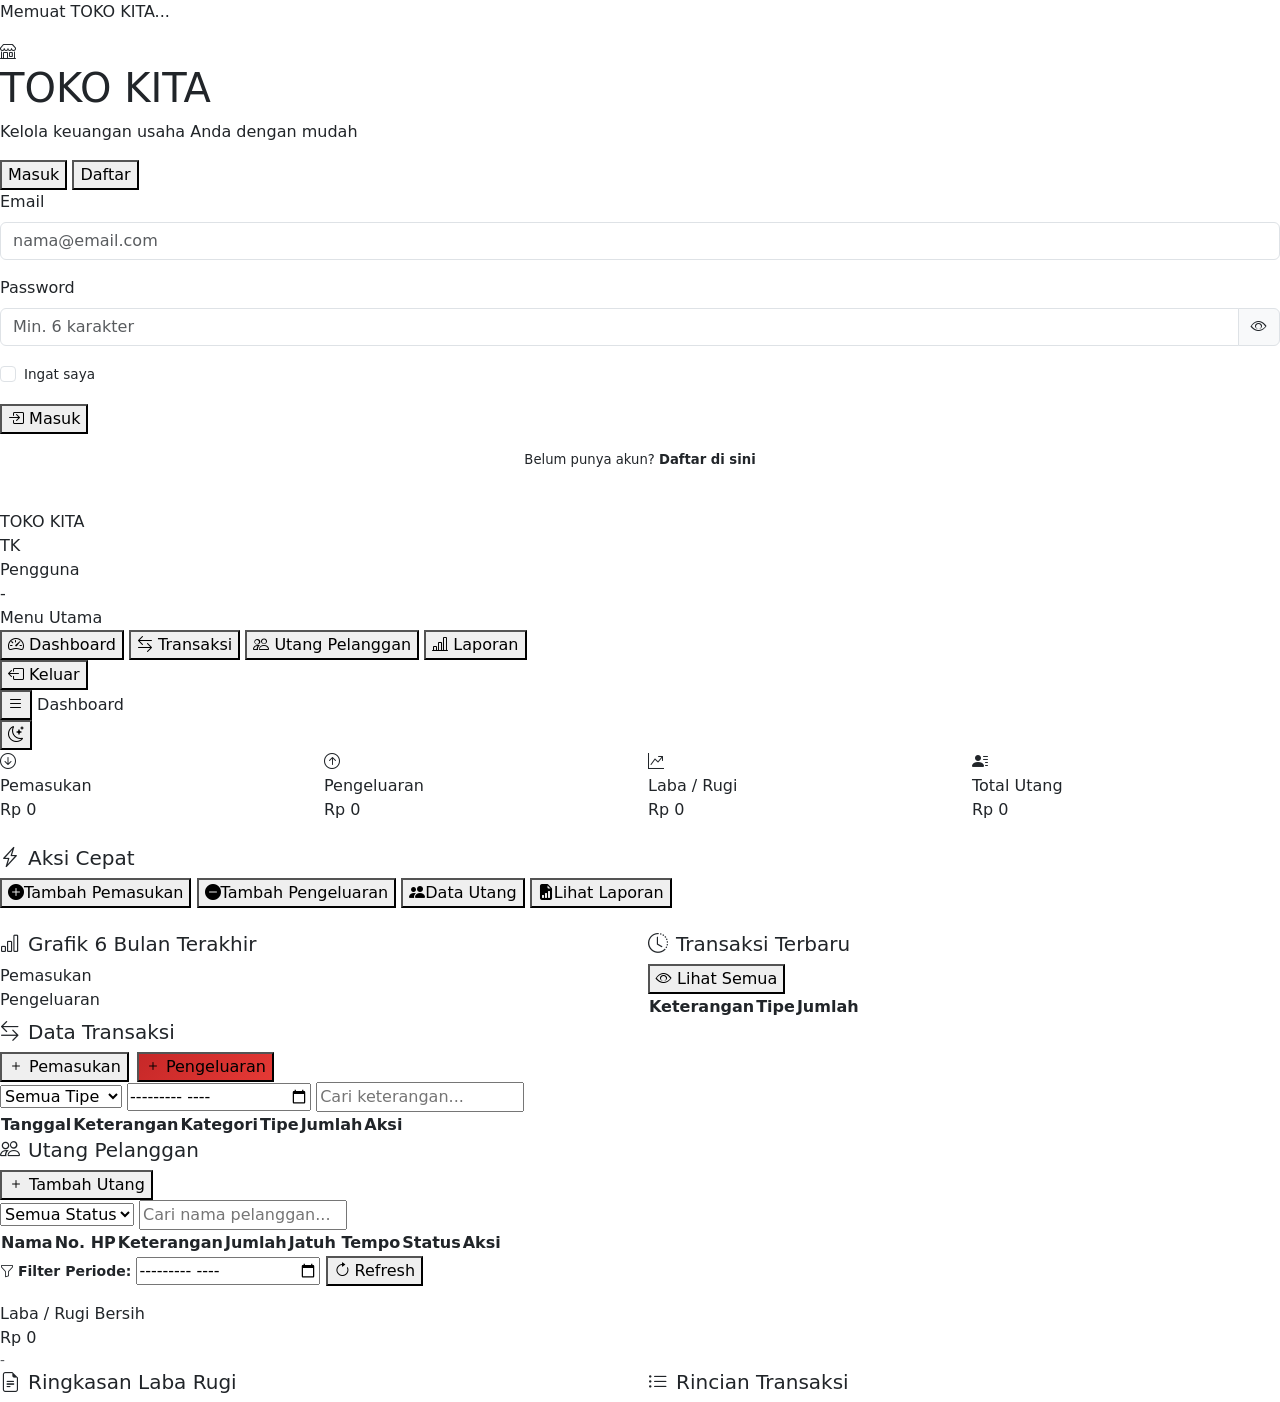
==== commit 4232e101: "." ====
--- a/index.html
+++ b/index.html
@@ -5,29 +5,29 @@
 <meta name="viewport" content="width=device-width, initial-scale=1.0">
 
 <!-- ===== SEO & PWA META ===== -->
-<meta name="description" content="TOKO KITA — Aplikasi Manajemen Keuangan UMKM. Catat pemasukan, pengeluaran, dan utang pelanggan.">
+<meta name="description" content="TOKO KITA — Aplikasi Manajemen Keuangan UMKM">
 <meta name="theme-color" content="#1565C0">
 <meta name="apple-mobile-web-app-capable" content="yes">
-<meta name="apple-mobile-web-app-status-bar-style" content="default">
+<meta name="apple-mobile-web-app-status-bar-style" content="black-translucent">
 <meta name="apple-mobile-web-app-title" content="TOKO KITA">
 <meta name="mobile-web-app-capable" content="yes">
 <meta name="application-name" content="TOKO KITA">
 <meta name="msapplication-TileColor" content="#1565C0">
-<meta name="msapplication-TileImage" content="./icons/icon-144.png">
-
-<!-- ===== TITLE ===== -->
+<meta name="msapplication-TileImage" content="icons/icon-144.png">
+
 <title>TOKO KITA — Manajemen Keuangan UMKM</title>
 
 <!-- ===== PWA MANIFEST ===== -->
-<link rel="manifest" href="./manifest.json">
-
-<!-- ===== APPLE TOUCH ICONS ===== -->
-<link rel="apple-touch-icon" href="./icons/icon-152.png">
-<link rel="apple-touch-icon" sizes="192x192" href="./icons/icon-192.png">
+<link rel="manifest" href="manifest.json">
+
+<!-- ===== APPLE ICONS ===== -->
+<link rel="apple-touch-icon" href="icons/icon-152.png">
+<link rel="apple-touch-icon" sizes="192x192" href="icons/icon-192.png">
+<link rel="apple-touch-icon" sizes="512x512" href="icons/icon-512.png">
 
 <!-- ===== FAVICON ===== -->
-<link rel="icon" type="image/png" sizes="32x32" href="./icons/icon-96.png">
-<link rel="icon" type="image/png" sizes="16x16" href="./icons/icon-72.png">
+<link rel="icon" type="image/png" sizes="96x96"  href="icons/icon-96.png">
+<link rel="icon" type="image/png" sizes="192x192" href="icons/icon-192.png">
 
 <!-- ===== FONTS ===== -->
 <link rel="preconnect" href="https://fonts.googleapis.com">
@@ -41,7 +41,7 @@
 <link href="https://cdn.jsdelivr.net/npm/bootstrap-icons@1.11.3/font/bootstrap-icons.css" rel="stylesheet">
 
 <!-- ===== CUSTOM CSS ===== -->
-<link rel="stylesheet" href="./style.css">
+<link rel="stylesheet" href="style.css">
 </head>
 <body>
 
@@ -61,25 +61,23 @@
 <div id="toast-container"></div>
 
 <!-- ============================================================
-     AUTH SCREEN — LOGIN & REGISTER
+     AUTH SCREEN
      ============================================================ -->
 <div id="auth-screen">
   <div class="auth-card">
 
-    <!-- Logo -->
     <div class="auth-logo">
       <div class="logo-icon"><i class="bi bi-shop"></i></div>
       <h1>TOKO KITA</h1>
       <p>Kelola keuangan usaha Anda dengan mudah</p>
     </div>
 
-    <!-- Tab Navigasi -->
     <div class="auth-tabs">
       <button class="auth-tab active" onclick="switchAuthTab('login')">Masuk</button>
       <button class="auth-tab"        onclick="switchAuthTab('register')">Daftar</button>
     </div>
 
-    <!-- Form Login -->
+    <!-- Login -->
     <div id="login-form">
       <div class="mb-3">
         <label class="form-label">Email</label>
@@ -89,29 +87,25 @@
         <label class="form-label">Password</label>
         <div class="input-group">
           <input type="password" class="form-control" id="login-password" placeholder="Min. 6 karakter" autocomplete="current-password">
-          <button class="input-group-text" type="button" onclick="togglePwd('login-password', this)" aria-label="Tampilkan password">
-            <i class="bi bi-eye"></i>
-          </button>
-        </div>
-      </div>
-      <div class="mb-3 d-flex align-items-center justify-content-between">
+          <button class="input-group-text" type="button" onclick="togglePwd('login-password',this)"><i class="bi bi-eye"></i></button>
+        </div>
+      </div>
+      <div class="mb-3 d-flex align-items-center">
         <div class="form-check">
           <input class="form-check-input" type="checkbox" id="remember-me">
-          <label class="form-check-label" for="remember-me" style="font-size:0.85rem;color:var(--text-secondary);">
-            Ingat saya
-          </label>
+          <label class="form-check-label" for="remember-me" style="font-size:.85rem;color:var(--text-secondary)">Ingat saya</label>
         </div>
       </div>
       <button class="btn-primary-custom" onclick="doLogin()">
         <i class="bi bi-box-arrow-in-right"></i> Masuk
       </button>
-      <p style="text-align:center;margin-top:1rem;font-size:0.825rem;color:var(--text-secondary)">
+      <p style="text-align:center;margin-top:1rem;font-size:.825rem;color:var(--text-secondary)">
         Belum punya akun?
         <span style="color:var(--primary);cursor:pointer;font-weight:600" onclick="switchAuthTab('register')">Daftar di sini</span>
       </p>
     </div>
 
-    <!-- Form Register -->
+    <!-- Register -->
     <div id="register-form" style="display:none">
       <div class="mb-3">
         <label class="form-label">Nama Lengkap</label>
@@ -125,9 +119,7 @@
         <label class="form-label">Password</label>
         <div class="input-group">
           <input type="password" class="form-control" id="reg-password" placeholder="Min. 6 karakter" autocomplete="new-password">
-          <button class="input-group-text" type="button" onclick="togglePwd('reg-password', this)" aria-label="Tampilkan password">
-            <i class="bi bi-eye"></i>
-          </button>
+          <button class="input-group-text" type="button" onclick="togglePwd('reg-password',this)"><i class="bi bi-eye"></i></button>
         </div>
       </div>
       <div class="mb-3">
@@ -137,34 +129,30 @@
       <button class="btn-primary-custom" onclick="doRegister()">
         <i class="bi bi-person-plus"></i> Daftar Sekarang
       </button>
-      <p style="text-align:center;margin-top:1rem;font-size:0.825rem;color:var(--text-secondary)">
+      <p style="text-align:center;margin-top:1rem;font-size:.825rem;color:var(--text-secondary)">
         Sudah punya akun?
         <span style="color:var(--primary);cursor:pointer;font-weight:600" onclick="switchAuthTab('login')">Masuk di sini</span>
       </p>
     </div>
 
   </div>
-</div><!-- /#auth-screen -->
-
+</div>
 
 <!-- ============================================================
      MAIN APP SCREEN
      ============================================================ -->
 <div id="app-screen">
 
-  <!-- Sidebar Backdrop (mobile) -->
   <div class="sidebar-backdrop" id="sidebar-backdrop" onclick="closeSidebar()"></div>
 
-  <!-- ===== SIDEBAR ===== -->
-  <nav class="sidebar" id="sidebar" aria-label="Menu Navigasi">
-
+  <!-- SIDEBAR -->
+  <nav class="sidebar" id="sidebar">
     <div class="sidebar-header">
       <div class="sidebar-brand">
         <div class="brand-icon"><i class="bi bi-shop" style="color:white"></i></div>
         <span>TOKO KITA</span>
       </div>
     </div>
-
     <div class="sidebar-user">
       <div class="user-avatar" id="sidebar-avatar">TK</div>
       <div class="user-info">
@@ -172,7 +160,6 @@
         <div class="user-email" id="sidebar-email">-</div>
       </div>
     </div>
-
     <div class="nav-section">
       <div class="nav-section-title">Menu Utama</div>
       <button class="nav-item active" data-page="dashboard" onclick="navigate('dashboard')">
@@ -188,7 +175,6 @@
         <i class="bi bi-bar-chart-line"></i> Laporan
       </button>
     </div>
-
     <div class="sidebar-footer">
       <button class="btn-logout" onclick="doLogout()">
         <i class="bi bi-box-arrow-left"></i> Keluar
@@ -196,19 +182,16 @@
     </div>
   </nav>
 
-  <!-- ===== MAIN CONTENT ===== -->
+  <!-- MAIN CONTENT -->
   <div class="main-content" id="main-content">
 
-    <!-- Top Bar -->
     <header class="top-bar">
       <div class="top-bar-left">
-        <button class="btn-toggle" onclick="toggleSidebar()" aria-label="Toggle Sidebar">
-          <i class="bi bi-list"></i>
-        </button>
+        <button class="btn-toggle" onclick="toggleSidebar()"><i class="bi bi-list"></i></button>
         <span class="page-title" id="page-title">Dashboard</span>
       </div>
       <div class="top-bar-right">
-        <button class="btn-theme" onclick="toggleTheme()" aria-label="Ganti Tema">
+        <button class="btn-theme" onclick="toggleTheme()">
           <i class="bi bi-moon-stars" id="theme-icon"></i>
         </button>
       </div>
@@ -216,12 +199,8 @@
 
     <main class="page-content">
 
-      <!-- ================================================================
-           PAGE: DASHBOARD
-           ================================================================ -->
+      <!-- DASHBOARD -->
       <div class="section-page active" id="page-dashboard">
-
-        <!-- Stat Cards -->
         <div class="row g-3 mb-4">
           <div class="col-6 col-md-3">
             <div class="stat-card income">
@@ -253,40 +232,22 @@
           </div>
         </div>
 
-        <!-- Quick Actions -->
         <div class="card-custom mb-4">
-          <div class="card-header-custom">
-            <h5><i class="bi bi-lightning-charge me-2"></i>Aksi Cepat</h5>
-          </div>
+          <div class="card-header-custom"><h5><i class="bi bi-lightning-charge me-2"></i>Aksi Cepat</h5></div>
           <div class="card-body-custom">
             <div class="quick-actions">
-              <button class="quick-btn income-btn" onclick="openTrxModal('income')">
-                <i class="bi bi-plus-circle-fill"></i>
-                <span>Tambah Pemasukan</span>
-              </button>
-              <button class="quick-btn expense-btn" onclick="openTrxModal('expense')">
-                <i class="bi bi-dash-circle-fill"></i>
-                <span>Tambah Pengeluaran</span>
-              </button>
-              <button class="quick-btn debt-btn" onclick="navigate('utang')">
-                <i class="bi bi-people-fill"></i>
-                <span>Data Utang</span>
-              </button>
-              <button class="quick-btn report-btn" onclick="navigate('laporan')">
-                <i class="bi bi-file-earmark-bar-graph-fill"></i>
-                <span>Lihat Laporan</span>
-              </button>
-            </div>
-          </div>
-        </div>
-
-        <!-- Grafik + Transaksi Terbaru -->
+              <button class="quick-btn income-btn"  onclick="openTrxModal('income')"><i class="bi bi-plus-circle-fill"></i><span>Tambah Pemasukan</span></button>
+              <button class="quick-btn expense-btn" onclick="openTrxModal('expense')"><i class="bi bi-dash-circle-fill"></i><span>Tambah Pengeluaran</span></button>
+              <button class="quick-btn debt-btn"    onclick="navigate('utang')"><i class="bi bi-people-fill"></i><span>Data Utang</span></button>
+              <button class="quick-btn report-btn"  onclick="navigate('laporan')"><i class="bi bi-file-earmark-bar-graph-fill"></i><span>Lihat Laporan</span></button>
+            </div>
+          </div>
+        </div>
+
         <div class="row g-3">
           <div class="col-md-6">
             <div class="card-custom h-100">
-              <div class="card-header-custom">
-                <h5><i class="bi bi-bar-chart me-2"></i>Grafik 6 Bulan Terakhir</h5>
-              </div>
+              <div class="card-header-custom"><h5><i class="bi bi-bar-chart me-2"></i>Grafik 6 Bulan Terakhir</h5></div>
               <div class="card-body-custom">
                 <div class="chart-bar-wrap" id="chart-bars"></div>
                 <div class="chart-legend">
@@ -300,39 +261,27 @@
             <div class="card-custom h-100">
               <div class="card-header-custom">
                 <h5><i class="bi bi-clock-history me-2"></i>Transaksi Terbaru</h5>
-                <button class="btn-add" onclick="navigate('transaksi')">
-                  <i class="bi bi-eye"></i> Lihat Semua
-                </button>
+                <button class="btn-add" onclick="navigate('transaksi')"><i class="bi bi-eye"></i> Lihat Semua</button>
               </div>
               <div class="table-wrapper">
                 <table class="tk-table">
-                  <thead>
-                    <tr><th>Keterangan</th><th>Tipe</th><th>Jumlah</th></tr>
-                  </thead>
+                  <thead><tr><th>Keterangan</th><th>Tipe</th><th>Jumlah</th></tr></thead>
                   <tbody id="recent-trx-body"></tbody>
                 </table>
               </div>
             </div>
           </div>
         </div>
-
-      </div><!-- /#page-dashboard -->
-
-
-      <!-- ================================================================
-           PAGE: TRANSAKSI
-           ================================================================ -->
+      </div>
+
+      <!-- TRANSAKSI -->
       <div class="section-page" id="page-transaksi">
         <div class="card-custom">
           <div class="card-header-custom">
             <h5><i class="bi bi-arrow-left-right me-2"></i>Data Transaksi</h5>
             <div class="d-flex gap-2 flex-wrap">
-              <button class="btn-add" onclick="openTrxModal('income')">
-                <i class="bi bi-plus"></i> Pemasukan
-              </button>
-              <button class="btn-add" style="background:linear-gradient(135deg,#C62828,#E53935)" onclick="openTrxModal('expense')">
-                <i class="bi bi-plus"></i> Pengeluaran
-              </button>
+              <button class="btn-add" onclick="openTrxModal('income')"><i class="bi bi-plus"></i> Pemasukan</button>
+              <button class="btn-add" style="background:linear-gradient(135deg,#C62828,#E53935)" onclick="openTrxModal('expense')"><i class="bi bi-plus"></i> Pengeluaran</button>
             </div>
           </div>
           <div class="filter-bar">
@@ -342,40 +291,23 @@
               <option value="expense">Pengeluaran</option>
             </select>
             <input type="month" class="filter-input" id="trx-filter-month" onchange="renderTrxTable()">
-            <input type="text"  class="filter-input" id="trx-filter-search"
-              placeholder="Cari keterangan..."
-              oninput="renderTrxTable()"
-              style="flex:1;min-width:160px">
+            <input type="text"  class="filter-input" id="trx-filter-search" placeholder="Cari keterangan..." oninput="renderTrxTable()" style="flex:1;min-width:160px">
           </div>
           <div class="table-wrapper">
             <table class="tk-table">
-              <thead>
-                <tr>
-                  <th>Tanggal</th>
-                  <th>Keterangan</th>
-                  <th>Kategori</th>
-                  <th>Tipe</th>
-                  <th>Jumlah</th>
-                  <th>Aksi</th>
-                </tr>
-              </thead>
+              <thead><tr><th>Tanggal</th><th>Keterangan</th><th>Kategori</th><th>Tipe</th><th>Jumlah</th><th>Aksi</th></tr></thead>
               <tbody id="trx-table-body"></tbody>
             </table>
           </div>
         </div>
-      </div><!-- /#page-transaksi -->
-
-
-      <!-- ================================================================
-           PAGE: UTANG PELANGGAN
-           ================================================================ -->
+      </div>
+
+      <!-- UTANG -->
       <div class="section-page" id="page-utang">
         <div class="card-custom">
           <div class="card-header-custom">
             <h5><i class="bi bi-people me-2"></i>Utang Pelanggan</h5>
-            <button class="btn-add" onclick="openDebtModal()">
-              <i class="bi bi-plus"></i> Tambah Utang
-            </button>
+            <button class="btn-add" onclick="openDebtModal()"><i class="bi bi-plus"></i> Tambah Utang</button>
           </div>
           <div class="filter-bar">
             <select class="filter-select" id="debt-filter-status" onchange="renderDebtTable()">
@@ -383,211 +315,111 @@
               <option value="pending">Belum Lunas</option>
               <option value="paid">Lunas</option>
             </select>
-            <input type="text" class="filter-input" id="debt-filter-search"
-              placeholder="Cari nama pelanggan..."
-              oninput="renderDebtTable()"
-              style="flex:1;min-width:160px">
+            <input type="text" class="filter-input" id="debt-filter-search" placeholder="Cari nama pelanggan..." oninput="renderDebtTable()" style="flex:1;min-width:160px">
           </div>
           <div class="table-wrapper">
             <table class="tk-table">
-              <thead>
-                <tr>
-                  <th>Nama</th>
-                  <th>No. HP</th>
-                  <th>Keterangan</th>
-                  <th>Jumlah</th>
-                  <th>Jatuh Tempo</th>
-                  <th>Status</th>
-                  <th>Aksi</th>
-                </tr>
-              </thead>
+              <thead><tr><th>Nama</th><th>No. HP</th><th>Keterangan</th><th>Jumlah</th><th>Jatuh Tempo</th><th>Status</th><th>Aksi</th></tr></thead>
               <tbody id="debt-table-body"></tbody>
             </table>
           </div>
         </div>
-      </div><!-- /#page-utang -->
-
-
-      <!-- ================================================================
-           PAGE: LAPORAN KEUANGAN
-           ================================================================ -->
+      </div>
+
+      <!-- LAPORAN -->
       <div class="section-page" id="page-laporan">
-
-        <div class="card-custom mb-3" style="border-radius:var(--radius-lg)">
+        <div class="card-custom mb-3">
           <div class="filter-bar">
-            <span style="font-weight:600;font-size:0.875rem;color:var(--text-secondary)">
-              <i class="bi bi-funnel me-1"></i>Filter Periode:
-            </span>
+            <span style="font-weight:600;font-size:.875rem;color:var(--text-secondary)"><i class="bi bi-funnel me-1"></i>Filter Periode:</span>
             <input type="month" class="filter-input" id="report-filter-month" onchange="renderReport()">
-            <button class="btn-add" onclick="renderReport()">
-              <i class="bi bi-arrow-clockwise"></i> Refresh
-            </button>
-          </div>
-        </div>
-
-        <!-- Ringkasan Laba/Rugi -->
+            <button class="btn-add" onclick="renderReport()"><i class="bi bi-arrow-clockwise"></i> Refresh</button>
+          </div>
+        </div>
         <div class="report-summary" id="report-summary-card">
           <div class="report-summary-title">Laba / Rugi Bersih</div>
           <div class="report-summary-value" id="report-net">Rp 0</div>
-          <div style="font-size:0.85rem;opacity:0.75" id="report-period">-</div>
-        </div>
-
+          <div style="font-size:.85rem;opacity:.75" id="report-period">-</div>
+        </div>
         <div class="row g-3">
           <div class="col-md-6">
             <div class="card-custom">
-              <div class="card-header-custom">
-                <h5><i class="bi bi-file-earmark-text me-2"></i>Ringkasan Laba Rugi</h5>
-              </div>
+              <div class="card-header-custom"><h5><i class="bi bi-file-earmark-text me-2"></i>Ringkasan Laba Rugi</h5></div>
               <div class="card-body-custom" id="report-detail"></div>
             </div>
           </div>
           <div class="col-md-6">
             <div class="card-custom">
-              <div class="card-header-custom">
-                <h5><i class="bi bi-list-ul me-2"></i>Rincian Transaksi</h5>
-              </div>
+              <div class="card-header-custom"><h5><i class="bi bi-list-ul me-2"></i>Rincian Transaksi</h5></div>
               <div class="card-body-custom" id="report-trx-list" style="max-height:400px;overflow-y:auto"></div>
             </div>
           </div>
         </div>
-
-      </div><!-- /#page-laporan -->
-
-    </main><!-- /.page-content -->
-  </div><!-- /.main-content -->
-</div><!-- /#app-screen -->
-
-
-<!-- ============================================================
-     MODAL: TAMBAH / EDIT TRANSAKSI
-     ============================================================ -->
-<div class="modal fade" id="trxModal" tabindex="-1" aria-labelledby="trxModalTitle" aria-hidden="true">
+      </div>
+
+    </main>
+  </div>
+</div>
+
+<!-- MODAL TRANSAKSI -->
+<div class="modal fade" id="trxModal" tabindex="-1">
   <div class="modal-dialog modal-dialog-centered">
     <div class="modal-content">
-
       <div class="modal-header">
         <h5 class="modal-title" id="trxModalTitle">Tambah Transaksi</h5>
-        <button type="button" class="btn-close" data-bs-dismiss="modal" aria-label="Tutup"></button>
-      </div>
-
+        <button type="button" class="btn-close" data-bs-dismiss="modal"></button>
+      </div>
       <div class="modal-body">
         <input type="hidden" id="trx-edit-id">
-
-        <div class="mb-3">
-          <label class="form-label">Tipe Transaksi</label>
-          <select class="form-control" id="trx-type">
-            <option value="income">Pemasukan</option>
-            <option value="expense">Pengeluaran</option>
-          </select>
-        </div>
-        <div class="mb-3">
-          <label class="form-label">Tanggal</label>
-          <input type="date" class="form-control" id="trx-date">
-        </div>
-        <div class="mb-3">
-          <label class="form-label">Keterangan</label>
-          <input type="text" class="form-control" id="trx-desc" placeholder="Misal: Penjualan produk A">
-        </div>
-        <div class="mb-3">
-          <label class="form-label">Kategori</label>
-          <input type="text" class="form-control" id="trx-cat" placeholder="Misal: Penjualan, Operasional">
-        </div>
-        <div class="mb-3">
-          <label class="form-label">Jumlah (Rp)</label>
-          <input type="number" class="form-control" id="trx-amount" placeholder="0" min="0" step="1000">
-        </div>
-        <div class="mb-3">
-          <label class="form-label">Catatan <span style="color:var(--text-muted)">(opsional)</span></label>
-          <textarea class="form-control" id="trx-note" rows="2" placeholder="Catatan tambahan..."></textarea>
-        </div>
-      </div>
-
+        <div class="mb-3"><label class="form-label">Tipe</label>
+          <select class="form-control" id="trx-type"><option value="income">Pemasukan</option><option value="expense">Pengeluaran</option></select></div>
+        <div class="mb-3"><label class="form-label">Tanggal</label><input type="date" class="form-control" id="trx-date"></div>
+        <div class="mb-3"><label class="form-label">Keterangan</label><input type="text" class="form-control" id="trx-desc" placeholder="Misal: Penjualan produk A"></div>
+        <div class="mb-3"><label class="form-label">Kategori</label><input type="text" class="form-control" id="trx-cat" placeholder="Misal: Penjualan, Operasional"></div>
+        <div class="mb-3"><label class="form-label">Jumlah (Rp)</label><input type="number" class="form-control" id="trx-amount" placeholder="0" min="0" step="1000"></div>
+        <div class="mb-3"><label class="form-label">Catatan <small style="color:var(--text-muted)">(opsional)</small></label><textarea class="form-control" id="trx-note" rows="2"></textarea></div>
+      </div>
       <div class="modal-footer">
-        <button type="button" class="btn btn-secondary" data-bs-dismiss="modal">Batal</button>
-        <button type="button" class="btn-add" onclick="saveTrx()">
-          <i class="bi bi-check2 me-1"></i> Simpan
-        </button>
-      </div>
-
+        <button class="btn btn-secondary" data-bs-dismiss="modal">Batal</button>
+        <button class="btn-add" onclick="saveTrx()"><i class="bi bi-check2 me-1"></i>Simpan</button>
+      </div>
     </div>
   </div>
-</div><!-- /#trxModal -->
-
-
-<!-- ============================================================
-     MODAL: TAMBAH / EDIT UTANG PELANGGAN
-     ============================================================ -->
-<div class="modal fade" id="debtModal" tabindex="-1" aria-labelledby="debtModalTitle" aria-hidden="true">
+</div>
+
+<!-- MODAL UTANG -->
+<div class="modal fade" id="debtModal" tabindex="-1">
   <div class="modal-dialog modal-dialog-centered">
     <div class="modal-content">
-
       <div class="modal-header">
         <h5 class="modal-title" id="debtModalTitle">Tambah Utang Pelanggan</h5>
-        <button type="button" class="btn-close" data-bs-dismiss="modal" aria-label="Tutup"></button>
-      </div>
-
+        <button type="button" class="btn-close" data-bs-dismiss="modal"></button>
+      </div>
       <div class="modal-body">
         <input type="hidden" id="debt-edit-id">
-
-        <div class="mb-3">
-          <label class="form-label">Nama Pelanggan</label>
-          <input type="text" class="form-control" id="debt-name" placeholder="Nama lengkap pelanggan">
-        </div>
-        <div class="mb-3">
-          <label class="form-label">No. WhatsApp <span style="color:var(--text-muted)">(untuk pengingat)</span></label>
-          <div class="input-group">
-            <span class="input-group-text"><i class="bi bi-whatsapp"></i></span>
-            <input type="tel" class="form-control" id="debt-phone" placeholder="628xxx atau 08xxx">
-          </div>
-        </div>
-        <div class="mb-3">
-          <label class="form-label">Keterangan Utang</label>
-          <input type="text" class="form-control" id="debt-desc" placeholder="Misal: Pembelian beras 10kg">
-        </div>
-        <div class="mb-3">
-          <label class="form-label">Jumlah Utang (Rp)</label>
-          <input type="number" class="form-control" id="debt-amount" placeholder="0" min="0" step="1000">
-        </div>
+        <div class="mb-3"><label class="form-label">Nama Pelanggan</label><input type="text" class="form-control" id="debt-name" placeholder="Nama lengkap"></div>
+        <div class="mb-3"><label class="form-label">No. WhatsApp</label>
+          <div class="input-group"><span class="input-group-text"><i class="bi bi-whatsapp"></i></span><input type="tel" class="form-control" id="debt-phone" placeholder="628xxx atau 08xxx"></div></div>
+        <div class="mb-3"><label class="form-label">Keterangan</label><input type="text" class="form-control" id="debt-desc" placeholder="Misal: Pembelian beras 10kg"></div>
+        <div class="mb-3"><label class="form-label">Jumlah (Rp)</label><input type="number" class="form-control" id="debt-amount" placeholder="0" min="0" step="1000"></div>
         <div class="row">
-          <div class="col-6 mb-3">
-            <label class="form-label">Tanggal Utang</label>
-            <input type="date" class="form-control" id="debt-date">
-          </div>
-          <div class="col-6 mb-3">
-            <label class="form-label">Jatuh Tempo <span style="color:var(--text-muted)">(opsional)</span></label>
-            <input type="date" class="form-control" id="debt-due">
-          </div>
-        </div>
-        <div class="mb-3">
-          <label class="form-label">Status</label>
-          <select class="form-control" id="debt-status">
-            <option value="pending">Belum Lunas</option>
-            <option value="paid">Lunas</option>
-          </select>
-        </div>
-      </div>
-
+          <div class="col-6 mb-3"><label class="form-label">Tanggal</label><input type="date" class="form-control" id="debt-date"></div>
+          <div class="col-6 mb-3"><label class="form-label">Jatuh Tempo</label><input type="date" class="form-control" id="debt-due"></div>
+        </div>
+        <div class="mb-3"><label class="form-label">Status</label>
+          <select class="form-control" id="debt-status"><option value="pending">Belum Lunas</option><option value="paid">Lunas</option></select></div>
+      </div>
       <div class="modal-footer">
-        <button type="button" class="btn btn-secondary" data-bs-dismiss="modal">Batal</button>
-        <button type="button" class="btn-add" onclick="saveDebt()">
-          <i class="bi bi-check2 me-1"></i> Simpan
-        </button>
-      </div>
-
+        <button class="btn btn-secondary" data-bs-dismiss="modal">Batal</button>
+        <button class="btn-add" onclick="saveDebt()"><i class="bi bi-check2 me-1"></i>Simpan</button>
+      </div>
     </div>
   </div>
-</div><!-- /#debtModal -->
-
-
-<!-- ============================================================
-     BOOTSTRAP 5 JS
-     ============================================================ -->
+</div>
+
+<!-- Bootstrap JS -->
 <script src="https://cdn.jsdelivr.net/npm/bootstrap@5.3.2/dist/js/bootstrap.bundle.min.js"></script>
-
-<!-- ============================================================
-     APP JS
-     ============================================================ -->
-<script src="./app.js"></script>
+<!-- App JS -->
+<script src="app.js"></script>
 
 </body>
 </html>
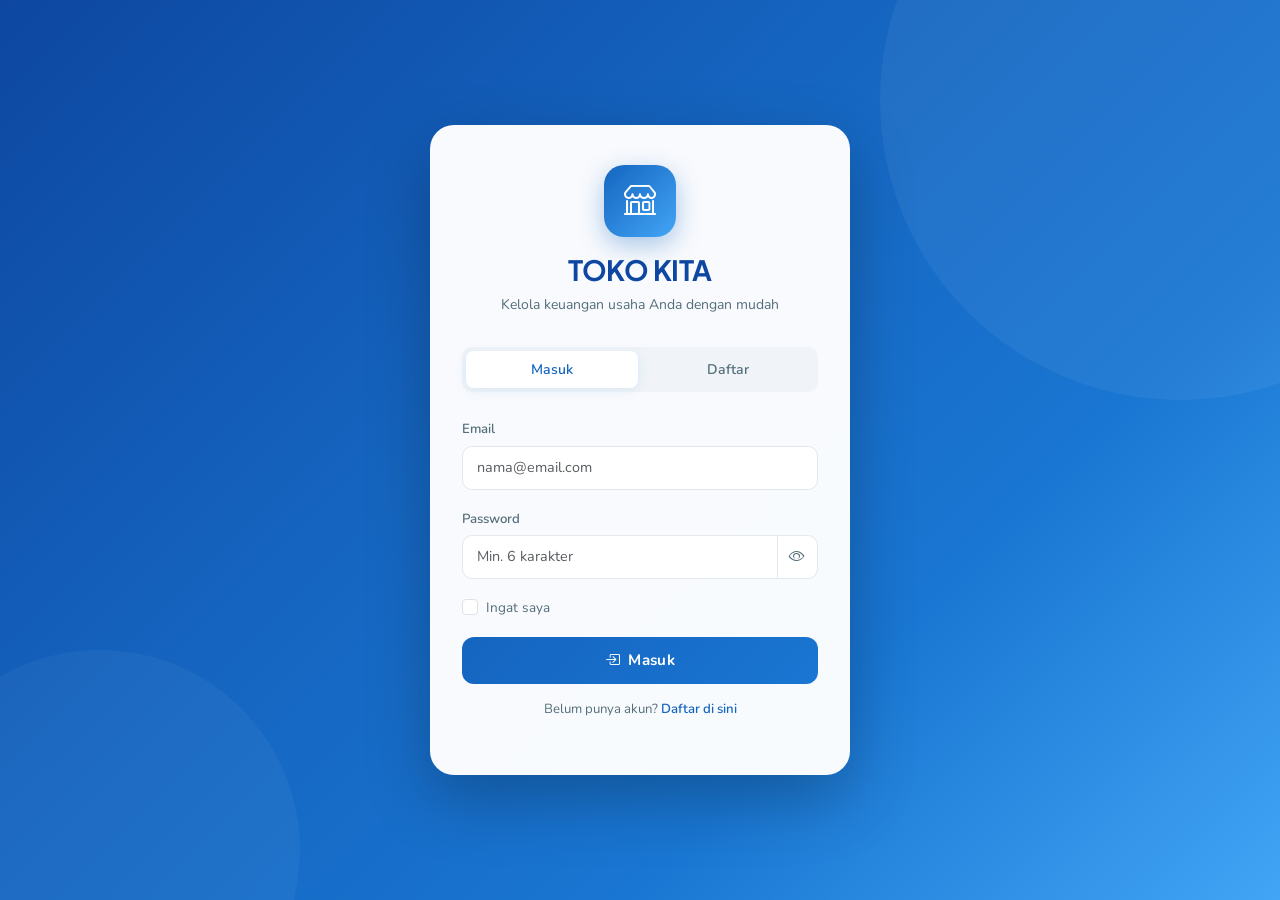
==== commit 258c1c0a: "." ====
--- a/index.html
+++ b/index.html
@@ -3,8 +3,6 @@
 <head>
 <meta charset="UTF-8">
 <meta name="viewport" content="width=device-width, initial-scale=1.0">
-
-<!-- ===== SEO & PWA META ===== -->
 <meta name="description" content="TOKO KITA — Aplikasi Manajemen Keuangan UMKM">
 <meta name="theme-color" content="#1565C0">
 <meta name="apple-mobile-web-app-capable" content="yes">
@@ -14,40 +12,713 @@
 <meta name="application-name" content="TOKO KITA">
 <meta name="msapplication-TileColor" content="#1565C0">
 <meta name="msapplication-TileImage" content="icons/icon-144.png">
-
 <title>TOKO KITA — Manajemen Keuangan UMKM</title>
-
-<!-- ===== PWA MANIFEST ===== -->
 <link rel="manifest" href="manifest.json">
-
-<!-- ===== APPLE ICONS ===== -->
 <link rel="apple-touch-icon" href="icons/icon-152.png">
 <link rel="apple-touch-icon" sizes="192x192" href="icons/icon-192.png">
-<link rel="apple-touch-icon" sizes="512x512" href="icons/icon-512.png">
-
-<!-- ===== FAVICON ===== -->
-<link rel="icon" type="image/png" sizes="96x96"  href="icons/icon-96.png">
 <link rel="icon" type="image/png" sizes="192x192" href="icons/icon-192.png">
-
-<!-- ===== FONTS ===== -->
+<link rel="icon" type="image/png" sizes="96x96" href="icons/icon-96.png">
 <link rel="preconnect" href="https://fonts.googleapis.com">
 <link rel="preconnect" href="https://fonts.gstatic.com" crossorigin>
 <link href="https://fonts.googleapis.com/css2?family=Plus+Jakarta+Sans:wght@300;400;500;600;700&family=Nunito:wght@400;500;600;700&display=swap" rel="stylesheet">
-
-<!-- ===== BOOTSTRAP 5 CSS ===== -->
 <link href="https://cdn.jsdelivr.net/npm/bootstrap@5.3.2/dist/css/bootstrap.min.css" rel="stylesheet">
-
-<!-- ===== BOOTSTRAP ICONS ===== -->
 <link href="https://cdn.jsdelivr.net/npm/bootstrap-icons@1.11.3/font/bootstrap-icons.css" rel="stylesheet">
-
-<!-- ===== CUSTOM CSS ===== -->
-<link rel="stylesheet" href="style.css">
+<style>
+/* ============================================================
+   TOKO KITA — style.css
+   Progressive Web App — Manajemen Keuangan UMKM
+   ============================================================ */
+
+/* ===== CSS VARIABLES ===== */
+:root {
+  --primary: #1565C0;
+  --primary-dark: #0D47A1;
+  --primary-light: #1976D2;
+  --primary-xlight: #E3F2FD;
+  --accent: #2196F3;
+  --accent-light: #BBDEFB;
+  --success: #2E7D32;
+  --success-light: #E8F5E9;
+  --danger: #C62828;
+  --danger-light: #FFEBEE;
+  --warning: #F57F17;
+  --warning-light: #FFF8E1;
+  --text-primary: #1A237E;
+  --text-secondary: #546E7A;
+  --text-muted: #90A4AE;
+  --bg-body: #F0F4F8;
+  --bg-card: #FFFFFF;
+  --bg-sidebar: #0D47A1;
+  --border-color: #E1E8EF;
+  --shadow: 0 2px 12px rgba(21,101,192,0.10);
+  --shadow-lg: 0 8px 32px rgba(21,101,192,0.15);
+  --radius: 12px;
+  --radius-lg: 18px;
+  --font-main: 'Plus Jakarta Sans', sans-serif;
+  --font-ui: 'Nunito', sans-serif;
+  --transition: all 0.22s cubic-bezier(.4,0,.2,1);
+}
+
+/* ===== DARK MODE VARIABLES ===== */
+[data-theme="dark"] {
+  --primary: #42A5F5;
+  --primary-dark: #1565C0;
+  --primary-light: #64B5F6;
+  --primary-xlight: #0D2137;
+  --accent: #90CAF9;
+  --accent-light: #1A3A5C;
+  --success: #66BB6A;
+  --success-light: #0A2712;
+  --danger: #EF5350;
+  --danger-light: #2A0808;
+  --warning: #FFCA28;
+  --warning-light: #2A1E00;
+  --text-primary: #E3F2FD;
+  --text-secondary: #B0BEC5;
+  --text-muted: #607D8B;
+  --bg-body: #0A1929;
+  --bg-card: #0D2137;
+  --bg-sidebar: #071420;
+  --border-color: #1A3A5C;
+  --shadow: 0 2px 12px rgba(0,0,0,0.40);
+  --shadow-lg: 0 8px 32px rgba(0,0,0,0.50);
+}
+
+/* ===== RESET ===== */
+* { box-sizing: border-box; margin: 0; padding: 0; }
+
+body {
+  font-family: var(--font-ui);
+  background: var(--bg-body);
+  color: var(--text-primary);
+  transition: var(--transition);
+  min-height: 100vh;
+}
+
+/* ===== SCROLLBAR ===== */
+::-webkit-scrollbar { width: 6px; height: 6px; }
+::-webkit-scrollbar-track { background: transparent; }
+::-webkit-scrollbar-thumb { background: var(--border-color); border-radius: 10px; }
+::-webkit-scrollbar-thumb:hover { background: var(--text-muted); }
+
+/* ============================================================
+   AUTH SCREEN
+   ============================================================ */
+#auth-screen {
+  min-height: 100vh;
+  background: linear-gradient(135deg, #0D47A1 0%, #1565C0 40%, #1976D2 70%, #42A5F5 100%);
+  display: flex;
+  align-items: center;
+  justify-content: center;
+  padding: 1.5rem;
+  position: relative;
+  overflow: hidden;
+}
+#auth-screen::before {
+  content: '';
+  position: absolute;
+  width: 600px; height: 600px;
+  border-radius: 50%;
+  background: rgba(255,255,255,0.05);
+  top: -200px; right: -200px;
+  pointer-events: none;
+}
+#auth-screen::after {
+  content: '';
+  position: absolute;
+  width: 400px; height: 400px;
+  border-radius: 50%;
+  background: rgba(255,255,255,0.04);
+  bottom: -150px; left: -100px;
+  pointer-events: none;
+}
+
+.auth-card {
+  background: rgba(255,255,255,0.97);
+  border-radius: 24px;
+  padding: 2.5rem 2rem;
+  width: 100%;
+  max-width: 420px;
+  box-shadow: 0 24px 64px rgba(0,0,0,0.25);
+  position: relative;
+  z-index: 1;
+}
+[data-theme="dark"] .auth-card {
+  background: #0D2137;
+  border: 1px solid #1A3A5C;
+}
+
+.auth-logo {
+  text-align: center;
+  margin-bottom: 2rem;
+}
+.auth-logo .logo-icon {
+  width: 72px; height: 72px;
+  border-radius: 20px;
+  background: linear-gradient(135deg, #1565C0, #42A5F5);
+  display: flex; align-items: center; justify-content: center;
+  margin: 0 auto 1rem;
+  font-size: 2rem;
+  color: white;
+  box-shadow: 0 8px 24px rgba(21,101,192,0.35);
+}
+.auth-logo h1 {
+  font-family: var(--font-main);
+  font-weight: 700;
+  font-size: 1.75rem;
+  color: var(--primary-dark);
+  letter-spacing: -0.5px;
+}
+[data-theme="dark"] .auth-logo h1 { color: var(--primary); }
+.auth-logo p { color: var(--text-secondary); font-size: 0.875rem; margin-top: 4px; }
+
+.auth-tabs {
+  display: flex; gap: 4px;
+  background: var(--bg-body);
+  border-radius: 10px;
+  padding: 4px;
+  margin-bottom: 1.5rem;
+}
+.auth-tab {
+  flex: 1; text-align: center; padding: 8px;
+  border-radius: 8px; cursor: pointer;
+  font-weight: 600; font-size: 0.875rem;
+  color: var(--text-secondary);
+  transition: var(--transition);
+  border: none; background: none;
+}
+.auth-tab.active {
+  background: var(--bg-card);
+  color: var(--primary);
+  box-shadow: var(--shadow);
+}
+[data-theme="dark"] .auth-tab.active { background: #1A3A5C; }
+
+/* ===== FORM CONTROLS ===== */
+.form-label { font-size: 0.825rem; font-weight: 600; color: var(--text-secondary); margin-bottom: 6px; }
+.form-control {
+  border: 1.5px solid var(--border-color);
+  border-radius: 10px;
+  padding: 10px 14px;
+  font-size: 0.9rem;
+  background: var(--bg-card);
+  color: var(--text-primary);
+  transition: var(--transition);
+  width: 100%;
+}
+.form-control:focus {
+  border-color: var(--primary);
+  box-shadow: 0 0 0 3px rgba(21,101,192,0.12);
+  background: var(--bg-card);
+  color: var(--text-primary);
+  outline: none;
+}
+[data-theme="dark"] .form-control { background: #071420; border-color: #1A3A5C; color: #E3F2FD; }
+[data-theme="dark"] .form-control:focus { background: #071420; }
+
+.input-group { display: flex; }
+.input-group .form-control { border-radius: 10px 0 0 10px; flex: 1; }
+.input-group-text {
+  background: var(--bg-card);
+  border: 1.5px solid var(--border-color);
+  border-left: none;
+  border-radius: 0 10px 10px 0;
+  padding: 0 12px;
+  color: var(--text-secondary);
+  cursor: pointer;
+  display: flex; align-items: center;
+}
+[data-theme="dark"] .input-group-text { background: #071420; border-color: #1A3A5C; color: #B0BEC5; }
+
+/* ===== BUTTONS ===== */
+.btn-primary-custom {
+  background: linear-gradient(135deg, #1565C0, #1976D2);
+  border: none;
+  border-radius: 12px;
+  padding: 12px;
+  font-weight: 700;
+  font-size: 0.95rem;
+  color: white;
+  width: 100%;
+  cursor: pointer;
+  transition: var(--transition);
+  letter-spacing: 0.3px;
+  display: flex; align-items: center; justify-content: center; gap: 8px;
+}
+.btn-primary-custom:hover {
+  background: linear-gradient(135deg, #0D47A1, #1565C0);
+  transform: translateY(-1px);
+  box-shadow: 0 6px 20px rgba(21,101,192,0.35);
+}
+.btn-primary-custom:active { transform: translateY(0); }
+
+.btn-add {
+  background: linear-gradient(135deg, var(--primary), var(--accent));
+  border: none; border-radius: 10px;
+  padding: 8px 16px; font-weight: 600; font-size: 0.875rem;
+  color: white; cursor: pointer; transition: var(--transition);
+  display: inline-flex; align-items: center; gap: 6px;
+}
+.btn-add:hover { transform: translateY(-1px); box-shadow: 0 4px 16px rgba(21,101,192,0.30); }
+
+.btn-sm-action {
+  padding: 5px 10px; border-radius: 8px;
+  border: 1.5px solid var(--border-color);
+  background: none; cursor: pointer;
+  font-size: 0.8rem; font-weight: 500;
+  transition: var(--transition); color: var(--text-secondary);
+}
+.btn-sm-action:hover { background: var(--primary-xlight); color: var(--primary); border-color: var(--primary); }
+.btn-sm-danger { color: var(--danger); }
+.btn-sm-danger:hover { background: var(--danger-light); color: var(--danger); border-color: var(--danger); }
+
+.btn-wa {
+  background: #25D366; border: none; border-radius: 8px;
+  padding: 5px 12px; font-size: 0.8rem; font-weight: 600;
+  color: white; cursor: pointer; transition: var(--transition);
+  display: inline-flex; align-items: center; gap: 5px;
+}
+.btn-wa:hover { background: #128C7E; transform: translateY(-1px); }
+
+.btn-toggle {
+  width: 38px; height: 38px;
+  border: 1.5px solid var(--border-color);
+  border-radius: 10px;
+  background: none; cursor: pointer;
+  display: flex; align-items: center; justify-content: center;
+  color: var(--text-secondary); font-size: 1.1rem;
+  transition: var(--transition);
+}
+.btn-toggle:hover { background: var(--primary-xlight); color: var(--primary); border-color: var(--primary); }
+
+.btn-theme {
+  width: 38px; height: 38px;
+  border: 1.5px solid var(--border-color);
+  border-radius: 10px; background: none; cursor: pointer;
+  display: flex; align-items: center; justify-content: center;
+  color: var(--text-secondary); font-size: 1.1rem;
+  transition: var(--transition);
+}
+.btn-theme:hover { background: var(--primary-xlight); color: var(--primary); border-color: var(--primary); }
+
+.btn-logout {
+  display: flex; align-items: center; gap: 10px;
+  padding: 10px 14px; border-radius: 10px;
+  cursor: pointer; color: rgba(255,100,100,0.85);
+  font-weight: 500; font-size: 0.875rem;
+  width: 100%; border: none; background: none;
+  transition: var(--transition);
+}
+.btn-logout:hover { background: rgba(255,100,100,0.12); color: #FF6B6B; }
+
+/* ============================================================
+   MAIN APP LAYOUT
+   ============================================================ */
+#app-screen { display: none; min-height: 100vh; }
+
+/* ===== SIDEBAR ===== */
+.sidebar {
+  position: fixed; top: 0; left: 0; bottom: 0;
+  width: 260px;
+  background: var(--bg-sidebar);
+  z-index: 1000;
+  display: flex; flex-direction: column;
+  transition: transform 0.3s cubic-bezier(.4,0,.2,1);
+  box-shadow: 4px 0 24px rgba(0,0,0,0.20);
+}
+.sidebar.collapsed { transform: translateX(-260px); }
+
+.sidebar-header {
+  padding: 1.5rem 1.25rem 1rem;
+  border-bottom: 1px solid rgba(255,255,255,0.10);
+}
+.sidebar-brand { display: flex; align-items: center; gap: 12px; }
+.sidebar-brand .brand-icon {
+  width: 44px; height: 44px;
+  border-radius: 12px;
+  background: rgba(255,255,255,0.15);
+  display: flex; align-items: center; justify-content: center;
+  font-size: 1.5rem; flex-shrink: 0;
+}
+.sidebar-brand span {
+  font-family: var(--font-main);
+  font-size: 1.25rem; font-weight: 700;
+  color: white; letter-spacing: -0.5px;
+}
+
+.sidebar-user {
+  padding: 1rem 1.25rem;
+  display: flex; align-items: center; gap: 12px;
+  border-bottom: 1px solid rgba(255,255,255,0.10);
+}
+.user-avatar {
+  width: 40px; height: 40px;
+  border-radius: 50%;
+  background: linear-gradient(135deg, #42A5F5, #90CAF9);
+  display: flex; align-items: center; justify-content: center;
+  font-weight: 700; font-size: 1rem; color: #0D47A1;
+  flex-shrink: 0;
+}
+.user-info .user-name { font-weight: 600; font-size: 0.875rem; color: white; }
+.user-info .user-email { font-size: 0.75rem; color: rgba(255,255,255,0.55); margin-top: 1px; }
+
+.nav-section { padding: 0.75rem 1rem 0.5rem; }
+.nav-section-title {
+  font-size: 0.7rem; font-weight: 700;
+  color: rgba(255,255,255,0.40);
+  text-transform: uppercase; letter-spacing: 1px;
+  margin-bottom: 4px;
+}
+.nav-item {
+  display: flex; align-items: center; gap: 12px;
+  padding: 10px 14px; border-radius: 10px;
+  cursor: pointer; transition: var(--transition);
+  color: rgba(255,255,255,0.65);
+  font-weight: 500; font-size: 0.9rem;
+  margin-bottom: 2px;
+  border: none; background: none;
+  width: 100%; text-align: left;
+}
+.nav-item i { font-size: 1.1rem; width: 20px; flex-shrink: 0; }
+.nav-item:hover { background: rgba(255,255,255,0.10); color: white; }
+.nav-item.active { background: rgba(255,255,255,0.18); color: white; font-weight: 600; }
+
+.sidebar-footer {
+  margin-top: auto;
+  padding: 1rem;
+  border-top: 1px solid rgba(255,255,255,0.10);
+}
+
+/* ===== MAIN CONTENT ===== */
+.main-content {
+  margin-left: 260px;
+  min-height: 100vh;
+  transition: margin-left 0.3s cubic-bezier(.4,0,.2,1);
+}
+.main-content.expanded { margin-left: 0; }
+
+.top-bar {
+  background: var(--bg-card);
+  border-bottom: 1px solid var(--border-color);
+  padding: 1rem 1.5rem;
+  display: flex; align-items: center; justify-content: space-between;
+  position: sticky; top: 0; z-index: 100;
+  box-shadow: var(--shadow);
+}
+.top-bar-left { display: flex; align-items: center; gap: 12px; }
+.page-title { font-family: var(--font-main); font-size: 1.1rem; font-weight: 700; color: var(--text-primary); }
+.top-bar-right { display: flex; align-items: center; gap: 10px; }
+
+.page-content { padding: 1.5rem; }
+
+/* ===== SIDEBAR BACKDROP ===== */
+.sidebar-backdrop {
+  display: none; position: fixed; inset: 0;
+  background: rgba(0,0,0,0.4); z-index: 999;
+}
+.sidebar-backdrop.show { display: block; }
+
+/* ============================================================
+   STAT CARDS
+   ============================================================ */
+.stat-card {
+  background: var(--bg-card);
+  border-radius: var(--radius-lg);
+  padding: 1.25rem 1.5rem;
+  box-shadow: var(--shadow);
+  border: 1px solid var(--border-color);
+  transition: var(--transition);
+  position: relative;
+  overflow: hidden;
+}
+.stat-card::after {
+  content: '';
+  position: absolute; top: 0; right: 0;
+  width: 80px; height: 80px; border-radius: 50%;
+  opacity: 0.07; transform: translate(25%, -25%);
+}
+.stat-card.income::after { background: var(--success); }
+.stat-card.expense::after { background: var(--danger); }
+.stat-card.profit::after { background: var(--primary); }
+.stat-card.debt::after { background: var(--warning); }
+.stat-card:hover { transform: translateY(-2px); box-shadow: var(--shadow-lg); }
+
+.stat-icon {
+  width: 46px; height: 46px;
+  border-radius: 12px;
+  display: flex; align-items: center; justify-content: center;
+  font-size: 1.3rem; margin-bottom: 1rem;
+}
+.stat-icon.income { background: var(--success-light); color: var(--success); }
+.stat-icon.expense { background: var(--danger-light); color: var(--danger); }
+.stat-icon.profit { background: var(--primary-xlight); color: var(--primary); }
+.stat-icon.debt { background: var(--warning-light); color: var(--warning); }
+
+.stat-label { font-size: 0.8rem; font-weight: 600; color: var(--text-muted); text-transform: uppercase; letter-spacing: 0.5px; }
+.stat-value { font-family: var(--font-main); font-size: 1.5rem; font-weight: 700; color: var(--text-primary); margin-top: 4px; }
+.stat-value.income { color: var(--success); }
+.stat-value.expense { color: var(--danger); }
+.stat-value.profit { color: var(--primary); }
+.stat-value.debt { color: var(--warning); }
+
+/* ============================================================
+   SECTION PAGES
+   ============================================================ */
+.section-page { display: none; }
+.section-page.active { display: block; }
+
+/* ============================================================
+   CARD
+   ============================================================ */
+.card-custom {
+  background: var(--bg-card);
+  border-radius: var(--radius-lg);
+  border: 1px solid var(--border-color);
+  box-shadow: var(--shadow);
+  overflow: hidden;
+}
+.card-header-custom {
+  padding: 1.25rem 1.5rem;
+  border-bottom: 1px solid var(--border-color);
+  display: flex; align-items: center; justify-content: space-between;
+  background: var(--bg-card);
+}
+.card-header-custom h5 {
+  font-family: var(--font-main);
+  font-weight: 700; font-size: 1rem;
+  color: var(--text-primary); margin: 0;
+}
+.card-body-custom { padding: 1.5rem; }
+
+/* ============================================================
+   TABLE
+   ============================================================ */
+.table-wrapper { overflow-x: auto; }
+table.tk-table {
+  width: 100%; border-collapse: collapse;
+  font-size: 0.875rem;
+}
+table.tk-table thead th {
+  padding: 10px 14px;
+  background: var(--primary-xlight);
+  color: var(--primary);
+  font-weight: 700; font-size: 0.775rem;
+  text-transform: uppercase; letter-spacing: 0.5px;
+  border-bottom: 2px solid var(--border-color);
+  white-space: nowrap;
+}
+table.tk-table tbody td {
+  padding: 12px 14px;
+  border-bottom: 1px solid var(--border-color);
+  color: var(--text-primary); vertical-align: middle;
+}
+table.tk-table tbody tr:hover { background: var(--primary-xlight); }
+table.tk-table tbody tr:last-child td { border-bottom: none; }
+[data-theme="dark"] table.tk-table thead th { background: #0A1929; }
+[data-theme="dark"] table.tk-table tbody tr:hover { background: #0A1929; }
+
+/* ===== BADGES ===== */
+.badge-income { background: var(--success-light); color: var(--success); padding: 4px 10px; border-radius: 20px; font-size: 0.75rem; font-weight: 600; }
+.badge-expense { background: var(--danger-light); color: var(--danger); padding: 4px 10px; border-radius: 20px; font-size: 0.75rem; font-weight: 600; }
+.badge-pending { background: var(--warning-light); color: var(--warning); padding: 4px 10px; border-radius: 20px; font-size: 0.75rem; font-weight: 600; }
+.badge-paid { background: var(--success-light); color: var(--success); padding: 4px 10px; border-radius: 20px; font-size: 0.75rem; font-weight: 600; }
+
+/* ============================================================
+   FILTER BAR
+   ============================================================ */
+.filter-bar {
+  display: flex; gap: 10px; flex-wrap: wrap; align-items: center;
+  padding: 1rem 1.5rem; border-bottom: 1px solid var(--border-color);
+  background: var(--bg-card);
+}
+.filter-select, .filter-input {
+  border: 1.5px solid var(--border-color);
+  border-radius: 8px; padding: 6px 12px;
+  font-size: 0.85rem; background: var(--bg-body);
+  color: var(--text-primary); outline: none;
+  transition: var(--transition);
+}
+.filter-select:focus, .filter-input:focus {
+  border-color: var(--primary);
+  box-shadow: 0 0 0 3px rgba(21,101,192,0.10);
+}
+[data-theme="dark"] .filter-select,
+[data-theme="dark"] .filter-input { background: #071420; border-color: #1A3A5C; color: #E3F2FD; }
+
+/* ============================================================
+   QUICK ACTIONS
+   ============================================================ */
+.quick-actions { display: flex; gap: 10px; flex-wrap: wrap; }
+.quick-btn {
+  flex: 1; min-width: 140px;
+  background: var(--bg-card);
+  border: 1.5px solid var(--border-color);
+  border-radius: var(--radius);
+  padding: 1rem; cursor: pointer;
+  transition: var(--transition);
+  text-align: center; color: var(--text-primary);
+}
+.quick-btn:hover {
+  border-color: var(--primary);
+  background: var(--primary-xlight);
+  transform: translateY(-2px);
+  box-shadow: var(--shadow);
+}
+.quick-btn i { font-size: 1.75rem; display: block; margin-bottom: 8px; }
+.quick-btn span { font-size: 0.85rem; font-weight: 600; }
+.quick-btn.income-btn i { color: var(--success); }
+.quick-btn.expense-btn i { color: var(--danger); }
+.quick-btn.debt-btn i { color: var(--warning); }
+.quick-btn.report-btn i { color: var(--primary); }
+
+/* ============================================================
+   CHART BARS
+   ============================================================ */
+.chart-bar-wrap { display: flex; align-items: flex-end; gap: 8px; height: 140px; padding: 0 4px; }
+.chart-bar-item { flex: 1; display: flex; flex-direction: column; align-items: center; gap: 4px; }
+.chart-bar {
+  width: 100%; border-radius: 6px 6px 0 0;
+  transition: height 0.5s cubic-bezier(.4,0,.2,1);
+  min-height: 4px;
+}
+.chart-bar.income-bar { background: linear-gradient(to top, var(--success), #81C784); }
+.chart-bar.expense-bar { background: linear-gradient(to top, var(--danger), #EF9A9A); }
+.chart-bar-label { font-size: 0.65rem; color: var(--text-muted); font-weight: 600; }
+.chart-legend { display: flex; gap: 16px; justify-content: center; margin-top: 10px; }
+.chart-legend-item { display: flex; align-items: center; gap: 6px; font-size: 0.8rem; color: var(--text-secondary); font-weight: 500; }
+.chart-dot { width: 10px; height: 10px; border-radius: 3px; }
+
+/* ============================================================
+   LAPORAN
+   ============================================================ */
+.report-summary {
+  background: linear-gradient(135deg, var(--primary) 0%, var(--accent) 100%);
+  border-radius: var(--radius-lg);
+  padding: 2rem; color: white;
+  position: relative; overflow: hidden;
+  margin-bottom: 1.5rem;
+}
+.report-summary::before {
+  content: '';
+  position: absolute;
+  width: 200px; height: 200px; border-radius: 50%;
+  background: rgba(255,255,255,0.07);
+  top: -80px; right: -60px;
+}
+.report-summary-title { font-size: 0.85rem; font-weight: 600; opacity: 0.8; text-transform: uppercase; letter-spacing: 1px; }
+.report-summary-value { font-family: var(--font-main); font-size: 2.25rem; font-weight: 700; margin: 4px 0; }
+
+.report-item {
+  display: flex; align-items: center; justify-content: space-between;
+  padding: 12px 0; border-bottom: 1px solid var(--border-color);
+}
+.report-item:last-child { border-bottom: none; }
+.report-item-label { display: flex; align-items: center; gap: 10px; font-weight: 500; }
+.report-item-value { font-weight: 700; font-family: var(--font-main); }
+
+/* ============================================================
+   MODAL OVERRIDES
+   ============================================================ */
+.modal-content {
+  background: var(--bg-card);
+  border: 1px solid var(--border-color);
+  border-radius: var(--radius-lg);
+  color: var(--text-primary);
+}
+.modal-header {
+  background: linear-gradient(135deg, var(--primary), var(--accent));
+  border-radius: calc(var(--radius-lg) - 1px) calc(var(--radius-lg) - 1px) 0 0;
+  border: none; padding: 1.25rem 1.5rem;
+}
+.modal-title { color: white; font-family: var(--font-main); font-weight: 700; }
+.btn-close { filter: invert(1); }
+.modal-footer {
+  border-top: 1px solid var(--border-color);
+  background: var(--bg-card);
+  border-radius: 0 0 calc(var(--radius-lg) - 1px) calc(var(--radius-lg) - 1px);
+}
+
+/* ============================================================
+   EMPTY STATE
+   ============================================================ */
+.empty-state {
+  text-align: center; padding: 3rem 1.5rem;
+  color: var(--text-muted);
+}
+.empty-state i { font-size: 3rem; opacity: 0.35; margin-bottom: 1rem; display: block; }
+.empty-state p { font-size: 0.9rem; }
+
+/* ============================================================
+   LOADING OVERLAY
+   ============================================================ */
+#loading-overlay {
+  position: fixed; inset: 0;
+  background: rgba(13,71,161,0.85);
+  display: flex; align-items: center; justify-content: center;
+  z-index: 9999; transition: opacity 0.3s;
+}
+#loading-overlay.hidden { opacity: 0; pointer-events: none; }
+.loading-spinner { text-align: center; color: white; }
+.spinner-ring {
+  width: 56px; height: 56px;
+  border: 4px solid rgba(255,255,255,0.25);
+  border-top-color: white; border-radius: 50%;
+  animation: spin 0.9s linear infinite;
+  margin: 0 auto 1rem;
+}
+@keyframes spin { to { transform: rotate(360deg); } }
+.loading-spinner p { font-weight: 600; font-size: 1rem; opacity: 0.9; }
+
+/* ============================================================
+   TOAST NOTIFICATIONS
+   ============================================================ */
+#toast-container {
+  position: fixed; bottom: 1.5rem; right: 1.5rem;
+  z-index: 9998; display: flex; flex-direction: column; gap: 8px;
+}
+.toast-item {
+  background: var(--bg-card);
+  border: 1px solid var(--border-color);
+  border-radius: 12px; padding: 12px 16px;
+  display: flex; align-items: center; gap: 10px;
+  box-shadow: var(--shadow-lg);
+  font-size: 0.875rem; font-weight: 500;
+  animation: slideInRight 0.3s ease, fadeOut 0.3s ease 2.7s forwards;
+  max-width: 320px;
+}
+.toast-item.success { border-left: 4px solid var(--success); }
+.toast-item.error   { border-left: 4px solid var(--danger); }
+.toast-item.info    { border-left: 4px solid var(--primary); }
+@keyframes slideInRight {
+  from { transform: translateX(100%); opacity: 0; }
+  to   { transform: translateX(0); opacity: 1; }
+}
+@keyframes fadeOut { to { opacity: 0; transform: translateX(100%); } }
+
+/* ============================================================
+   RESPONSIVE — MOBILE
+   ============================================================ */
+@media (max-width: 768px) {
+  .sidebar { transform: translateX(-260px); }
+  .sidebar.open { transform: translateX(0); }
+  .main-content { margin-left: 0; }
+  .page-content { padding: 1rem; }
+  .stat-value { font-size: 1.2rem; }
+  .filter-bar { flex-direction: column; align-items: stretch; }
+  .quick-btn { min-width: 120px; }
+}
+
+@media (max-width: 480px) {
+  .auth-card { padding: 1.75rem 1.25rem; }
+  .stat-card { padding: 1rem; }
+  .card-header-custom { flex-direction: column; align-items: flex-start; gap: 10px; }
+}
+
+</style>
 </head>
 <body>
 
-<!-- ============================================================
-     LOADING OVERLAY
-     ============================================================ -->
+<!-- LOADING OVERLAY -->
 <div id="loading-overlay">
   <div class="loading-spinner">
     <div class="spinner-ring"></div>
@@ -55,28 +726,21 @@
   </div>
 </div>
 
-<!-- ============================================================
-     TOAST CONTAINER
-     ============================================================ -->
+<!-- TOAST -->
 <div id="toast-container"></div>
 
-<!-- ============================================================
-     AUTH SCREEN
-     ============================================================ -->
+<!-- AUTH SCREEN -->
 <div id="auth-screen">
   <div class="auth-card">
-
     <div class="auth-logo">
       <div class="logo-icon"><i class="bi bi-shop"></i></div>
       <h1>TOKO KITA</h1>
       <p>Kelola keuangan usaha Anda dengan mudah</p>
     </div>
-
     <div class="auth-tabs">
       <button class="auth-tab active" onclick="switchAuthTab('login')">Masuk</button>
-      <button class="auth-tab"        onclick="switchAuthTab('register')">Daftar</button>
+      <button class="auth-tab" onclick="switchAuthTab('register')">Daftar</button>
     </div>
-
     <!-- Login -->
     <div id="login-form">
       <div class="mb-3">
@@ -96,55 +760,43 @@
           <label class="form-check-label" for="remember-me" style="font-size:.85rem;color:var(--text-secondary)">Ingat saya</label>
         </div>
       </div>
-      <button class="btn-primary-custom" onclick="doLogin()">
-        <i class="bi bi-box-arrow-in-right"></i> Masuk
-      </button>
+      <button class="btn-primary-custom" onclick="doLogin()"><i class="bi bi-box-arrow-in-right"></i> Masuk</button>
       <p style="text-align:center;margin-top:1rem;font-size:.825rem;color:var(--text-secondary)">
-        Belum punya akun?
-        <span style="color:var(--primary);cursor:pointer;font-weight:600" onclick="switchAuthTab('register')">Daftar di sini</span>
+        Belum punya akun? <span style="color:var(--primary);cursor:pointer;font-weight:600" onclick="switchAuthTab('register')">Daftar di sini</span>
       </p>
     </div>
-
     <!-- Register -->
     <div id="register-form" style="display:none">
       <div class="mb-3">
         <label class="form-label">Nama Lengkap</label>
-        <input type="text" class="form-control" id="reg-name" placeholder="Nama Anda" autocomplete="name">
+        <input type="text" class="form-control" id="reg-name" placeholder="Nama Anda">
       </div>
       <div class="mb-3">
         <label class="form-label">Email</label>
-        <input type="email" class="form-control" id="reg-email" placeholder="nama@email.com" autocomplete="email">
+        <input type="email" class="form-control" id="reg-email" placeholder="nama@email.com">
       </div>
       <div class="mb-3">
         <label class="form-label">Password</label>
         <div class="input-group">
-          <input type="password" class="form-control" id="reg-password" placeholder="Min. 6 karakter" autocomplete="new-password">
+          <input type="password" class="form-control" id="reg-password" placeholder="Min. 6 karakter">
           <button class="input-group-text" type="button" onclick="togglePwd('reg-password',this)"><i class="bi bi-eye"></i></button>
         </div>
       </div>
       <div class="mb-3">
         <label class="form-label">Konfirmasi Password</label>
-        <input type="password" class="form-control" id="reg-confirm" placeholder="Ulangi password" autocomplete="new-password">
-      </div>
-      <button class="btn-primary-custom" onclick="doRegister()">
-        <i class="bi bi-person-plus"></i> Daftar Sekarang
-      </button>
+        <input type="password" class="form-control" id="reg-confirm" placeholder="Ulangi password">
+      </div>
+      <button class="btn-primary-custom" onclick="doRegister()"><i class="bi bi-person-plus"></i> Daftar Sekarang</button>
       <p style="text-align:center;margin-top:1rem;font-size:.825rem;color:var(--text-secondary)">
-        Sudah punya akun?
-        <span style="color:var(--primary);cursor:pointer;font-weight:600" onclick="switchAuthTab('login')">Masuk di sini</span>
+        Sudah punya akun? <span style="color:var(--primary);cursor:pointer;font-weight:600" onclick="switchAuthTab('login')">Masuk di sini</span>
       </p>
     </div>
-
   </div>
 </div>
 
-<!-- ============================================================
-     MAIN APP SCREEN
-     ============================================================ -->
+<!-- APP SCREEN -->
 <div id="app-screen">
-
   <div class="sidebar-backdrop" id="sidebar-backdrop" onclick="closeSidebar()"></div>
-
   <!-- SIDEBAR -->
   <nav class="sidebar" id="sidebar">
     <div class="sidebar-header">
@@ -156,94 +808,53 @@
     <div class="sidebar-user">
       <div class="user-avatar" id="sidebar-avatar">TK</div>
       <div class="user-info">
-        <div class="user-name"  id="sidebar-name">Pengguna</div>
+        <div class="user-name" id="sidebar-name">Pengguna</div>
         <div class="user-email" id="sidebar-email">-</div>
       </div>
     </div>
     <div class="nav-section">
       <div class="nav-section-title">Menu Utama</div>
-      <button class="nav-item active" data-page="dashboard" onclick="navigate('dashboard')">
-        <i class="bi bi-speedometer2"></i> Dashboard
-      </button>
-      <button class="nav-item" data-page="transaksi" onclick="navigate('transaksi')">
-        <i class="bi bi-arrow-left-right"></i> Transaksi
-      </button>
-      <button class="nav-item" data-page="utang" onclick="navigate('utang')">
-        <i class="bi bi-people"></i> Utang Pelanggan
-      </button>
-      <button class="nav-item" data-page="laporan" onclick="navigate('laporan')">
-        <i class="bi bi-bar-chart-line"></i> Laporan
-      </button>
+      <button class="nav-item active" data-page="dashboard" onclick="navigate('dashboard')"><i class="bi bi-speedometer2"></i> Dashboard</button>
+      <button class="nav-item" data-page="transaksi" onclick="navigate('transaksi')"><i class="bi bi-arrow-left-right"></i> Transaksi</button>
+      <button class="nav-item" data-page="utang" onclick="navigate('utang')"><i class="bi bi-people"></i> Utang Pelanggan</button>
+      <button class="nav-item" data-page="laporan" onclick="navigate('laporan')"><i class="bi bi-bar-chart-line"></i> Laporan</button>
     </div>
     <div class="sidebar-footer">
-      <button class="btn-logout" onclick="doLogout()">
-        <i class="bi bi-box-arrow-left"></i> Keluar
-      </button>
+      <button class="btn-logout" onclick="doLogout()"><i class="bi bi-box-arrow-left"></i> Keluar</button>
     </div>
   </nav>
-
-  <!-- MAIN CONTENT -->
+  <!-- MAIN -->
   <div class="main-content" id="main-content">
-
     <header class="top-bar">
       <div class="top-bar-left">
         <button class="btn-toggle" onclick="toggleSidebar()"><i class="bi bi-list"></i></button>
         <span class="page-title" id="page-title">Dashboard</span>
       </div>
       <div class="top-bar-right">
-        <button class="btn-theme" onclick="toggleTheme()">
-          <i class="bi bi-moon-stars" id="theme-icon"></i>
-        </button>
+        <button class="btn-theme" onclick="toggleTheme()"><i class="bi bi-moon-stars" id="theme-icon"></i></button>
       </div>
     </header>
-
     <main class="page-content">
 
       <!-- DASHBOARD -->
       <div class="section-page active" id="page-dashboard">
         <div class="row g-3 mb-4">
-          <div class="col-6 col-md-3">
-            <div class="stat-card income">
-              <div class="stat-icon income"><i class="bi bi-arrow-down-circle"></i></div>
-              <div class="stat-label">Pemasukan</div>
-              <div class="stat-value income" id="stat-income">Rp 0</div>
-            </div>
-          </div>
-          <div class="col-6 col-md-3">
-            <div class="stat-card expense">
-              <div class="stat-icon expense"><i class="bi bi-arrow-up-circle"></i></div>
-              <div class="stat-label">Pengeluaran</div>
-              <div class="stat-value expense" id="stat-expense">Rp 0</div>
-            </div>
-          </div>
-          <div class="col-6 col-md-3">
-            <div class="stat-card profit">
-              <div class="stat-icon profit"><i class="bi bi-graph-up-arrow"></i></div>
-              <div class="stat-label">Laba / Rugi</div>
-              <div class="stat-value profit" id="stat-profit">Rp 0</div>
-            </div>
-          </div>
-          <div class="col-6 col-md-3">
-            <div class="stat-card debt">
-              <div class="stat-icon debt"><i class="bi bi-person-lines-fill"></i></div>
-              <div class="stat-label">Total Utang</div>
-              <div class="stat-value debt" id="stat-debt">Rp 0</div>
-            </div>
-          </div>
+          <div class="col-6 col-md-3"><div class="stat-card income"><div class="stat-icon income"><i class="bi bi-arrow-down-circle"></i></div><div class="stat-label">Pemasukan</div><div class="stat-value income" id="stat-income">Rp 0</div></div></div>
+          <div class="col-6 col-md-3"><div class="stat-card expense"><div class="stat-icon expense"><i class="bi bi-arrow-up-circle"></i></div><div class="stat-label">Pengeluaran</div><div class="stat-value expense" id="stat-expense">Rp 0</div></div></div>
+          <div class="col-6 col-md-3"><div class="stat-card profit"><div class="stat-icon profit"><i class="bi bi-graph-up-arrow"></i></div><div class="stat-label">Laba / Rugi</div><div class="stat-value profit" id="stat-profit">Rp 0</div></div></div>
+          <div class="col-6 col-md-3"><div class="stat-card debt"><div class="stat-icon debt"><i class="bi bi-person-lines-fill"></i></div><div class="stat-label">Total Utang</div><div class="stat-value debt" id="stat-debt">Rp 0</div></div></div>
         </div>
-
         <div class="card-custom mb-4">
           <div class="card-header-custom"><h5><i class="bi bi-lightning-charge me-2"></i>Aksi Cepat</h5></div>
           <div class="card-body-custom">
             <div class="quick-actions">
-              <button class="quick-btn income-btn"  onclick="openTrxModal('income')"><i class="bi bi-plus-circle-fill"></i><span>Tambah Pemasukan</span></button>
+              <button class="quick-btn income-btn" onclick="openTrxModal('income')"><i class="bi bi-plus-circle-fill"></i><span>Tambah Pemasukan</span></button>
               <button class="quick-btn expense-btn" onclick="openTrxModal('expense')"><i class="bi bi-dash-circle-fill"></i><span>Tambah Pengeluaran</span></button>
-              <button class="quick-btn debt-btn"    onclick="navigate('utang')"><i class="bi bi-people-fill"></i><span>Data Utang</span></button>
-              <button class="quick-btn report-btn"  onclick="navigate('laporan')"><i class="bi bi-file-earmark-bar-graph-fill"></i><span>Lihat Laporan</span></button>
+              <button class="quick-btn debt-btn" onclick="navigate('utang')"><i class="bi bi-people-fill"></i><span>Data Utang</span></button>
+              <button class="quick-btn report-btn" onclick="navigate('laporan')"><i class="bi bi-file-earmark-bar-graph-fill"></i><span>Lihat Laporan</span></button>
             </div>
           </div>
         </div>
-
         <div class="row g-3">
           <div class="col-md-6">
             <div class="card-custom h-100">
@@ -259,16 +870,8 @@
           </div>
           <div class="col-md-6">
             <div class="card-custom h-100">
-              <div class="card-header-custom">
-                <h5><i class="bi bi-clock-history me-2"></i>Transaksi Terbaru</h5>
-                <button class="btn-add" onclick="navigate('transaksi')"><i class="bi bi-eye"></i> Lihat Semua</button>
-              </div>
-              <div class="table-wrapper">
-                <table class="tk-table">
-                  <thead><tr><th>Keterangan</th><th>Tipe</th><th>Jumlah</th></tr></thead>
-                  <tbody id="recent-trx-body"></tbody>
-                </table>
-              </div>
+              <div class="card-header-custom"><h5><i class="bi bi-clock-history me-2"></i>Transaksi Terbaru</h5><button class="btn-add" onclick="navigate('transaksi')"><i class="bi bi-eye"></i> Lihat Semua</button></div>
+              <div class="table-wrapper"><table class="tk-table"><thead><tr><th>Keterangan</th><th>Tipe</th><th>Jumlah</th></tr></thead><tbody id="recent-trx-body"></tbody></table></div>
             </div>
           </div>
         </div>
@@ -285,44 +888,23 @@
             </div>
           </div>
           <div class="filter-bar">
-            <select class="filter-select" id="trx-filter-type" onchange="renderTrxTable()">
-              <option value="">Semua Tipe</option>
-              <option value="income">Pemasukan</option>
-              <option value="expense">Pengeluaran</option>
-            </select>
+            <select class="filter-select" id="trx-filter-type" onchange="renderTrxTable()"><option value="">Semua Tipe</option><option value="income">Pemasukan</option><option value="expense">Pengeluaran</option></select>
             <input type="month" class="filter-input" id="trx-filter-month" onchange="renderTrxTable()">
-            <input type="text"  class="filter-input" id="trx-filter-search" placeholder="Cari keterangan..." oninput="renderTrxTable()" style="flex:1;min-width:160px">
+            <input type="text" class="filter-input" id="trx-filter-search" placeholder="Cari keterangan..." oninput="renderTrxTable()" style="flex:1;min-width:160px">
           </div>
-          <div class="table-wrapper">
-            <table class="tk-table">
-              <thead><tr><th>Tanggal</th><th>Keterangan</th><th>Kategori</th><th>Tipe</th><th>Jumlah</th><th>Aksi</th></tr></thead>
-              <tbody id="trx-table-body"></tbody>
-            </table>
-          </div>
+          <div class="table-wrapper"><table class="tk-table"><thead><tr><th>Tanggal</th><th>Keterangan</th><th>Kategori</th><th>Tipe</th><th>Jumlah</th><th>Aksi</th></tr></thead><tbody id="trx-table-body"></tbody></table></div>
         </div>
       </div>
 
       <!-- UTANG -->
       <div class="section-page" id="page-utang">
         <div class="card-custom">
-          <div class="card-header-custom">
-            <h5><i class="bi bi-people me-2"></i>Utang Pelanggan</h5>
-            <button class="btn-add" onclick="openDebtModal()"><i class="bi bi-plus"></i> Tambah Utang</button>
-          </div>
+          <div class="card-header-custom"><h5><i class="bi bi-people me-2"></i>Utang Pelanggan</h5><button class="btn-add" onclick="openDebtModal()"><i class="bi bi-plus"></i> Tambah Utang</button></div>
           <div class="filter-bar">
-            <select class="filter-select" id="debt-filter-status" onchange="renderDebtTable()">
-              <option value="">Semua Status</option>
-              <option value="pending">Belum Lunas</option>
-              <option value="paid">Lunas</option>
-            </select>
+            <select class="filter-select" id="debt-filter-status" onchange="renderDebtTable()"><option value="">Semua Status</option><option value="pending">Belum Lunas</option><option value="paid">Lunas</option></select>
             <input type="text" class="filter-input" id="debt-filter-search" placeholder="Cari nama pelanggan..." oninput="renderDebtTable()" style="flex:1;min-width:160px">
           </div>
-          <div class="table-wrapper">
-            <table class="tk-table">
-              <thead><tr><th>Nama</th><th>No. HP</th><th>Keterangan</th><th>Jumlah</th><th>Jatuh Tempo</th><th>Status</th><th>Aksi</th></tr></thead>
-              <tbody id="debt-table-body"></tbody>
-            </table>
-          </div>
+          <div class="table-wrapper"><table class="tk-table"><thead><tr><th>Nama</th><th>No. HP</th><th>Keterangan</th><th>Jumlah</th><th>Jatuh Tempo</th><th>Status</th><th>Aksi</th></tr></thead><tbody id="debt-table-body"></tbody></table></div>
         </div>
       </div>
 
@@ -341,18 +923,8 @@
           <div style="font-size:.85rem;opacity:.75" id="report-period">-</div>
         </div>
         <div class="row g-3">
-          <div class="col-md-6">
-            <div class="card-custom">
-              <div class="card-header-custom"><h5><i class="bi bi-file-earmark-text me-2"></i>Ringkasan Laba Rugi</h5></div>
-              <div class="card-body-custom" id="report-detail"></div>
-            </div>
-          </div>
-          <div class="col-md-6">
-            <div class="card-custom">
-              <div class="card-header-custom"><h5><i class="bi bi-list-ul me-2"></i>Rincian Transaksi</h5></div>
-              <div class="card-body-custom" id="report-trx-list" style="max-height:400px;overflow-y:auto"></div>
-            </div>
-          </div>
+          <div class="col-md-6"><div class="card-custom"><div class="card-header-custom"><h5><i class="bi bi-file-earmark-text me-2"></i>Ringkasan Laba Rugi</h5></div><div class="card-body-custom" id="report-detail"></div></div></div>
+          <div class="col-md-6"><div class="card-custom"><div class="card-header-custom"><h5><i class="bi bi-list-ul me-2"></i>Rincian Transaksi</h5></div><div class="card-body-custom" id="report-trx-list" style="max-height:400px;overflow-y:auto"></div></div></div>
         </div>
       </div>
 
@@ -364,24 +936,17 @@
 <div class="modal fade" id="trxModal" tabindex="-1">
   <div class="modal-dialog modal-dialog-centered">
     <div class="modal-content">
-      <div class="modal-header">
-        <h5 class="modal-title" id="trxModalTitle">Tambah Transaksi</h5>
-        <button type="button" class="btn-close" data-bs-dismiss="modal"></button>
-      </div>
+      <div class="modal-header"><h5 class="modal-title" id="trxModalTitle">Tambah Transaksi</h5><button type="button" class="btn-close" data-bs-dismiss="modal"></button></div>
       <div class="modal-body">
         <input type="hidden" id="trx-edit-id">
-        <div class="mb-3"><label class="form-label">Tipe</label>
-          <select class="form-control" id="trx-type"><option value="income">Pemasukan</option><option value="expense">Pengeluaran</option></select></div>
+        <div class="mb-3"><label class="form-label">Tipe</label><select class="form-control" id="trx-type"><option value="income">Pemasukan</option><option value="expense">Pengeluaran</option></select></div>
         <div class="mb-3"><label class="form-label">Tanggal</label><input type="date" class="form-control" id="trx-date"></div>
         <div class="mb-3"><label class="form-label">Keterangan</label><input type="text" class="form-control" id="trx-desc" placeholder="Misal: Penjualan produk A"></div>
         <div class="mb-3"><label class="form-label">Kategori</label><input type="text" class="form-control" id="trx-cat" placeholder="Misal: Penjualan, Operasional"></div>
         <div class="mb-3"><label class="form-label">Jumlah (Rp)</label><input type="number" class="form-control" id="trx-amount" placeholder="0" min="0" step="1000"></div>
         <div class="mb-3"><label class="form-label">Catatan <small style="color:var(--text-muted)">(opsional)</small></label><textarea class="form-control" id="trx-note" rows="2"></textarea></div>
       </div>
-      <div class="modal-footer">
-        <button class="btn btn-secondary" data-bs-dismiss="modal">Batal</button>
-        <button class="btn-add" onclick="saveTrx()"><i class="bi bi-check2 me-1"></i>Simpan</button>
-      </div>
+      <div class="modal-footer"><button class="btn btn-secondary" data-bs-dismiss="modal">Batal</button><button class="btn-add" onclick="saveTrx()"><i class="bi bi-check2 me-1"></i>Simpan</button></div>
     </div>
   </div>
 </div>
@@ -390,36 +955,500 @@
 <div class="modal fade" id="debtModal" tabindex="-1">
   <div class="modal-dialog modal-dialog-centered">
     <div class="modal-content">
-      <div class="modal-header">
-        <h5 class="modal-title" id="debtModalTitle">Tambah Utang Pelanggan</h5>
-        <button type="button" class="btn-close" data-bs-dismiss="modal"></button>
-      </div>
+      <div class="modal-header"><h5 class="modal-title" id="debtModalTitle">Tambah Utang Pelanggan</h5><button type="button" class="btn-close" data-bs-dismiss="modal"></button></div>
       <div class="modal-body">
         <input type="hidden" id="debt-edit-id">
         <div class="mb-3"><label class="form-label">Nama Pelanggan</label><input type="text" class="form-control" id="debt-name" placeholder="Nama lengkap"></div>
-        <div class="mb-3"><label class="form-label">No. WhatsApp</label>
-          <div class="input-group"><span class="input-group-text"><i class="bi bi-whatsapp"></i></span><input type="tel" class="form-control" id="debt-phone" placeholder="628xxx atau 08xxx"></div></div>
+        <div class="mb-3"><label class="form-label">No. WhatsApp</label><div class="input-group"><span class="input-group-text"><i class="bi bi-whatsapp"></i></span><input type="tel" class="form-control" id="debt-phone" placeholder="628xxx atau 08xxx"></div></div>
         <div class="mb-3"><label class="form-label">Keterangan</label><input type="text" class="form-control" id="debt-desc" placeholder="Misal: Pembelian beras 10kg"></div>
         <div class="mb-3"><label class="form-label">Jumlah (Rp)</label><input type="number" class="form-control" id="debt-amount" placeholder="0" min="0" step="1000"></div>
-        <div class="row">
-          <div class="col-6 mb-3"><label class="form-label">Tanggal</label><input type="date" class="form-control" id="debt-date"></div>
-          <div class="col-6 mb-3"><label class="form-label">Jatuh Tempo</label><input type="date" class="form-control" id="debt-due"></div>
-        </div>
-        <div class="mb-3"><label class="form-label">Status</label>
-          <select class="form-control" id="debt-status"><option value="pending">Belum Lunas</option><option value="paid">Lunas</option></select></div>
-      </div>
-      <div class="modal-footer">
-        <button class="btn btn-secondary" data-bs-dismiss="modal">Batal</button>
-        <button class="btn-add" onclick="saveDebt()"><i class="bi bi-check2 me-1"></i>Simpan</button>
-      </div>
+        <div class="row"><div class="col-6 mb-3"><label class="form-label">Tanggal</label><input type="date" class="form-control" id="debt-date"></div><div class="col-6 mb-3"><label class="form-label">Jatuh Tempo</label><input type="date" class="form-control" id="debt-due"></div></div>
+        <div class="mb-3"><label class="form-label">Status</label><select class="form-control" id="debt-status"><option value="pending">Belum Lunas</option><option value="paid">Lunas</option></select></div>
+      </div>
+      <div class="modal-footer"><button class="btn btn-secondary" data-bs-dismiss="modal">Batal</button><button class="btn-add" onclick="saveDebt()"><i class="bi bi-check2 me-1"></i>Simpan</button></div>
     </div>
   </div>
 </div>
 
-<!-- Bootstrap JS -->
 <script src="https://cdn.jsdelivr.net/npm/bootstrap@5.3.2/dist/js/bootstrap.bundle.min.js"></script>
-<!-- App JS -->
-<script src="app.js"></script>
-
+<script>
+/* ============================================================
+   TOKO KITA — app.js  v2.0
+   Fix: GitHub Pages + PWABuilder compatible
+   ============================================================ */
+'use strict';
+
+/* ── HELPERS ── */
+const fmt      = n  => 'Rp ' + Math.abs(n).toLocaleString('id-ID');
+const today    = () => new Date().toISOString().split('T')[0];
+const nowMonth = () => new Date().toISOString().slice(0, 7);
+const uuid     = () => Date.now().toString(36) + Math.random().toString(36).slice(2);
+
+function fmtDate(d) {
+  if (!d) return '-';
+  const [y, m, day] = d.split('-');
+  const mn = ['Jan','Feb','Mar','Apr','Mei','Jun','Jul','Agu','Sep','Okt','Nov','Des'];
+  return `${parseInt(day)} ${mn[parseInt(m)-1]} ${y}`;
+}
+
+function showToast(msg, type = 'success') {
+  const icons  = { success:'bi-check-circle-fill', error:'bi-x-circle-fill', info:'bi-info-circle-fill' };
+  const colors = { success:'var(--success)',       error:'var(--danger)',     info:'var(--primary)'     };
+  const el = document.createElement('div');
+  el.className = `toast-item ${type}`;
+  el.innerHTML = `<i class="bi ${icons[type]}" style="color:${colors[type]}"></i> ${msg}`;
+  document.getElementById('toast-container').appendChild(el);
+  setTimeout(() => el.remove(), 3100);
+}
+
+function showLoading(msg = 'Memproses...') {
+  const lo = document.getElementById('loading-overlay');
+  lo.querySelector('p').textContent = msg;
+  lo.classList.remove('hidden');
+}
+function hideLoading() {
+  setTimeout(() => document.getElementById('loading-overlay').classList.add('hidden'), 400);
+}
+
+/* ── HASH ── */
+function hashPwd(pwd) {
+  let h = 5381;
+  for (let i = 0; i < pwd.length; i++) h = ((h << 5) + h) ^ pwd.charCodeAt(i);
+  return (h >>> 0).toString(36);
+}
+
+/* ── AUTH STORAGE ── */
+let currentUser = null;
+const loadUsers   = ()    => JSON.parse(localStorage.getItem('tk_users')   || '[]');
+const saveUsers   = u     => localStorage.setItem('tk_users',   JSON.stringify(u));
+const loadSession = ()    => JSON.parse(localStorage.getItem('tk_session') || 'null');
+const saveSession = u     => localStorage.setItem('tk_session', JSON.stringify(u));
+const clearSession = ()   => localStorage.removeItem('tk_session');
+
+/* ── AUTH UI ── */
+function switchAuthTab(tab) {
+  document.querySelectorAll('.auth-tab').forEach((t, i) =>
+    t.classList.toggle('active', (i===0&&tab==='login')||(i===1&&tab==='register'))
+  );
+  document.getElementById('login-form').style.display    = tab==='login'    ? '' : 'none';
+  document.getElementById('register-form').style.display = tab==='register' ? '' : 'none';
+}
+
+function togglePwd(id, btn) {
+  const inp = document.getElementById(id);
+  const vis = inp.type === 'text';
+  inp.type  = vis ? 'password' : 'text';
+  btn.querySelector('i').className = vis ? 'bi bi-eye' : 'bi bi-eye-slash';
+}
+
+function doLogin() {
+  const email    = document.getElementById('login-email').value.trim();
+  const pwd      = document.getElementById('login-password').value;
+  const remember = document.getElementById('remember-me').checked;
+  if (!email || !/\S+@\S+\.\S+/.test(email)) { showToast('Email tidak valid!','error'); return; }
+  if (pwd.length < 6)                          { showToast('Password minimal 6 karakter!','error'); return; }
+  const user = loadUsers().find(u => u.email===email && u.password===hashPwd(pwd));
+  if (!user) { showToast('Email atau password salah!','error'); return; }
+  showLoading('Masuk ke akun...');
+  setTimeout(() => {
+    currentUser = user;
+    if (remember) saveSession(user);
+    else sessionStorage.setItem('tk_session', JSON.stringify(user));
+    enterApp(); hideLoading();
+    showToast(`Selamat datang, ${user.name}!`);
+  }, 700);
+}
+
+function doRegister() {
+  const name    = document.getElementById('reg-name').value.trim();
+  const email   = document.getElementById('reg-email').value.trim();
+  const pwd     = document.getElementById('reg-password').value;
+  const confirm = document.getElementById('reg-confirm').value;
+  if (!name)                                  { showToast('Nama tidak boleh kosong!','error'); return; }
+  if (!email || !/\S+@\S+\.\S+/.test(email)) { showToast('Email tidak valid!','error'); return; }
+  if (pwd.length < 6)                         { showToast('Password minimal 6 karakter!','error'); return; }
+  if (pwd !== confirm)                        { showToast('Konfirmasi password tidak cocok!','error'); return; }
+  const users = loadUsers();
+  if (users.find(u => u.email===email))       { showToast('Email sudah terdaftar!','error'); return; }
+  showLoading('Membuat akun...');
+  setTimeout(() => {
+    users.push({ id:uuid(), name, email, password:hashPwd(pwd) });
+    saveUsers(users); hideLoading();
+    showToast('Akun berhasil dibuat! Silakan masuk.','info');
+    switchAuthTab('login');
+    document.getElementById('login-email').value = email;
+  }, 700);
+}
+
+function doLogout() {
+  showLoading('Keluar...');
+  setTimeout(() => {
+    clearSession(); sessionStorage.removeItem('tk_session'); currentUser = null;
+    document.getElementById('app-screen').style.display  = 'none';
+    document.getElementById('auth-screen').style.display = 'flex';
+    hideLoading();
+  }, 500);
+}
+
+function enterApp() {
+  document.getElementById('auth-screen').style.display = 'none';
+  document.getElementById('app-screen').style.display  = 'block';
+  const av = currentUser.name.split(' ').map(w=>w[0]).join('').toUpperCase().slice(0,2);
+  document.getElementById('sidebar-avatar').textContent = av;
+  document.getElementById('sidebar-name').textContent   = currentUser.name;
+  document.getElementById('sidebar-email').textContent  = currentUser.email;
+  document.getElementById('trx-filter-month').value    = nowMonth();
+  document.getElementById('report-filter-month').value = nowMonth();
+  updateDashboard(); renderTrxTable(); renderDebtTable(); renderReport();
+}
+
+/* ── THEME ── */
+function toggleTheme() {
+  const dark = document.documentElement.getAttribute('data-theme') === 'dark';
+  document.documentElement.setAttribute('data-theme', dark ? 'light' : 'dark');
+  document.getElementById('theme-icon').className = dark ? 'bi bi-moon-stars' : 'bi bi-sun-fill';
+  localStorage.setItem('tk_theme', dark ? 'light' : 'dark');
+}
+function loadTheme() {
+  const t = localStorage.getItem('tk_theme') || 'light';
+  document.documentElement.setAttribute('data-theme', t);
+  document.getElementById('theme-icon').className = t==='dark' ? 'bi bi-sun-fill' : 'bi bi-moon-stars';
+}
+
+/* ── SIDEBAR ── */
+function toggleSidebar() {
+  const sb = document.getElementById('sidebar');
+  const bd = document.getElementById('sidebar-backdrop');
+  if (window.innerWidth <= 768) { sb.classList.toggle('open'); bd.classList.toggle('show'); }
+  else { sb.classList.toggle('collapsed'); document.getElementById('main-content').classList.toggle('expanded'); }
+}
+function closeSidebar() {
+  document.getElementById('sidebar').classList.remove('open');
+  document.getElementById('sidebar-backdrop').classList.remove('show');
+}
+
+/* ── NAVIGATION ── */
+const pageTitles = { dashboard:'Dashboard', transaksi:'Transaksi', utang:'Utang Pelanggan', laporan:'Laporan Keuangan' };
+function navigate(page) {
+  document.querySelectorAll('.section-page').forEach(p => p.classList.remove('active'));
+  document.getElementById('page-'+page).classList.add('active');
+  document.querySelectorAll('.nav-item').forEach(n => n.classList.toggle('active', n.getAttribute('data-page')===page));
+  document.getElementById('page-title').textContent = pageTitles[page];
+  closeSidebar();
+  if (page==='dashboard') updateDashboard();
+  if (page==='laporan')   renderReport();
+}
+
+/* ── DATA ── */
+const getKey   = type => `tk_${type}_${currentUser.id}`;
+const loadData = type => JSON.parse(localStorage.getItem(getKey(type)) || '[]');
+const saveData = (type, d) => localStorage.setItem(getKey(type), JSON.stringify(d));
+
+/* ── TRANSAKSI ── */
+let trxModal;
+function openTrxModal(type, id) {
+  trxModal = trxModal || new bootstrap.Modal(document.getElementById('trxModal'));
+  document.getElementById('trx-edit-id').value = id || '';
+  document.getElementById('trx-type').value    = type || 'income';
+  document.getElementById('trxModalTitle').textContent = id ? 'Edit Transaksi' : 'Tambah Transaksi';
+  if (id) {
+    const t = loadData('transactions').find(x => x.id===id);
+    if (t) { document.getElementById('trx-type').value=t.type; document.getElementById('trx-date').value=t.date; document.getElementById('trx-desc').value=t.desc; document.getElementById('trx-cat').value=t.category||''; document.getElementById('trx-amount').value=t.amount; document.getElementById('trx-note').value=t.note||''; }
+  } else {
+    document.getElementById('trx-date').value=''; document.getElementById('trx-desc').value=''; document.getElementById('trx-cat').value=''; document.getElementById('trx-amount').value=''; document.getElementById('trx-note').value='';
+    document.getElementById('trx-date').value = today();
+  }
+  trxModal.show();
+}
+
+function saveTrx() {
+  const id=document.getElementById('trx-edit-id').value, type=document.getElementById('trx-type').value,
+        date=document.getElementById('trx-date').value,   desc=document.getElementById('trx-desc').value.trim(),
+        cat=document.getElementById('trx-cat').value.trim(), amount=parseFloat(document.getElementById('trx-amount').value),
+        note=document.getElementById('trx-note').value.trim();
+  if (!date)            { showToast('Tanggal wajib diisi!','error'); return; }
+  if (!desc)            { showToast('Keterangan wajib diisi!','error'); return; }
+  if (!amount||amount<=0){ showToast('Jumlah harus lebih dari 0!','error'); return; }
+  showLoading('Menyimpan...');
+  setTimeout(() => {
+    const trxs = loadData('transactions');
+    if (id) { const i=trxs.findIndex(t=>t.id===id); if(i>-1) trxs[i]={...trxs[i],type,date,desc,category:cat,amount,note}; }
+    else trxs.unshift({id:uuid(),type,date,desc,category:cat,amount,note,createdAt:Date.now()});
+    saveData('transactions',trxs); trxModal.hide(); renderTrxTable(); updateDashboard(); renderReport(); hideLoading();
+    showToast(id?'Transaksi diperbarui!':'Transaksi berhasil disimpan!');
+  }, 500);
+}
+
+function deleteTrx(id) {
+  if (!confirm('Hapus transaksi ini?')) return;
+  showLoading('Menghapus...');
+  setTimeout(() => {
+    saveData('transactions', loadData('transactions').filter(t=>t.id!==id));
+    renderTrxTable(); updateDashboard(); renderReport(); hideLoading();
+    showToast('Transaksi dihapus.','info');
+  }, 400);
+}
+
+function renderTrxTable() {
+  let trxs = loadData('transactions');
+  const type=document.getElementById('trx-filter-type')?.value||'';
+  const month=document.getElementById('trx-filter-month')?.value||'';
+  const search=(document.getElementById('trx-filter-search')?.value||'').toLowerCase();
+  if (type)   trxs=trxs.filter(t=>t.type===type);
+  if (month)  trxs=trxs.filter(t=>t.date.startsWith(month));
+  if (search) trxs=trxs.filter(t=>t.desc.toLowerCase().includes(search)||(t.category||'').toLowerCase().includes(search));
+  const tbody=document.getElementById('trx-table-body');
+  if (!trxs.length) { tbody.innerHTML=`<tr><td colspan="6"><div class="empty-state"><i class="bi bi-inbox"></i><p>Belum ada transaksi</p></div></td></tr>`; return; }
+  tbody.innerHTML=trxs.map(t=>`
+    <tr>
+      <td>${fmtDate(t.date)}</td>
+      <td><div style="font-weight:500">${t.desc}</div>${t.note?`<div style="font-size:.75rem;color:var(--text-muted)">${t.note}</div>`:''}</td>
+      <td>${t.category||'-'}</td>
+      <td><span class="badge-${t.type==='income'?'income':'expense'}">${t.type==='income'?'Pemasukan':'Pengeluaran'}</span></td>
+      <td style="font-weight:700;color:${t.type==='income'?'var(--success)':'var(--danger)'}">${t.type==='income'?'+':'-'}${fmt(t.amount)}</td>
+      <td>
+        <button class="btn-sm-action me-1" onclick="openTrxModal('${t.type}','${t.id}')"><i class="bi bi-pencil"></i></button>
+        <button class="btn-sm-action btn-sm-danger" onclick="deleteTrx('${t.id}')"><i class="bi bi-trash"></i></button>
+      </td>
+    </tr>`).join('');
+}
+
+/* ── UTANG ── */
+let debtModal;
+function openDebtModal(id) {
+  debtModal = debtModal || new bootstrap.Modal(document.getElementById('debtModal'));
+  document.getElementById('debt-edit-id').value = id||'';
+  document.getElementById('debtModalTitle').textContent = id?'Edit Utang':'Tambah Utang Pelanggan';
+  if (id) {
+    const d=loadData('debts').find(x=>x.id===id);
+    if(d){document.getElementById('debt-name').value=d.name;document.getElementById('debt-phone').value=d.phone||'';document.getElementById('debt-desc').value=d.desc;document.getElementById('debt-amount').value=d.amount;document.getElementById('debt-date').value=d.date;document.getElementById('debt-due').value=d.due||'';document.getElementById('debt-status').value=d.status;}
+  } else {
+    ['debt-name','debt-phone','debt-desc','debt-amount','debt-due'].forEach(x=>document.getElementById(x).value='');
+    document.getElementById('debt-date').value=today();
+    document.getElementById('debt-status').value='pending';
+  }
+  debtModal.show();
+}
+
+function saveDebt() {
+  const id=document.getElementById('debt-edit-id').value, name=document.getElementById('debt-name').value.trim(),
+        phone=document.getElementById('debt-phone').value.trim(), desc=document.getElementById('debt-desc').value.trim(),
+        amount=parseFloat(document.getElementById('debt-amount').value), date=document.getElementById('debt-date').value,
+        due=document.getElementById('debt-due').value, status=document.getElementById('debt-status').value;
+  if (!name)             { showToast('Nama wajib diisi!','error'); return; }
+  if (!desc)             { showToast('Keterangan wajib diisi!','error'); return; }
+  if (!amount||amount<=0){ showToast('Jumlah harus lebih dari 0!','error'); return; }
+  showLoading('Menyimpan...');
+  setTimeout(() => {
+    const debts=loadData('debts');
+    if(id){const i=debts.findIndex(d=>d.id===id);if(i>-1)debts[i]={...debts[i],name,phone,desc,amount,date,due,status};}
+    else debts.unshift({id:uuid(),name,phone,desc,amount,date,due,status,createdAt:Date.now()});
+    saveData('debts',debts); debtModal.hide(); renderDebtTable(); updateDashboard(); hideLoading();
+    showToast(id?'Data utang diperbarui!':'Data utang berhasil disimpan!');
+  }, 500);
+}
+
+function deleteDebt(id) {
+  if (!confirm('Hapus data utang ini?')) return;
+  showLoading('Menghapus...');
+  setTimeout(() => {
+    saveData('debts',loadData('debts').filter(d=>d.id!==id));
+    renderDebtTable(); updateDashboard(); hideLoading();
+    showToast('Data utang dihapus.','info');
+  }, 400);
+}
+
+function markDebtPaid(id) {
+  showLoading('Memperbarui...');
+  setTimeout(() => {
+    const debts=loadData('debts'), i=debts.findIndex(d=>d.id===id);
+    if(i>-1) debts[i].status=debts[i].status==='paid'?'pending':'paid';
+    saveData('debts',debts); renderDebtTable(); updateDashboard(); hideLoading();
+    showToast('Status utang diperbarui!');
+  }, 400);
+}
+
+function sendWA(id) {
+  const d=loadData('debts').find(x=>x.id===id);
+  if(!d||!d.phone){showToast('Nomor WA tidak tersedia!','error');return;}
+  let phone=d.phone.replace(/\D/g,'');
+  if(phone.startsWith('0')) phone='62'+phone.slice(1);
+  const msg=encodeURIComponent(`Halo ${d.name},\n\nKami ingin mengingatkan bahwa Anda memiliki utang di *TOKO KITA*:\n\n📋 Keterangan : ${d.desc}\n💰 Jumlah     : ${fmt(d.amount)}\n📅 Jatuh Tempo: ${d.due?fmtDate(d.due):'Tidak ditentukan'}\n\nMohon segera dilunasi. Terima kasih! 🙏`);
+  window.open(`https://wa.me/${phone}?text=${msg}`,'_blank');
+}
+
+function renderDebtTable() {
+  let debts=loadData('debts');
+  const status=document.getElementById('debt-filter-status')?.value||'';
+  const search=(document.getElementById('debt-filter-search')?.value||'').toLowerCase();
+  if(status) debts=debts.filter(d=>d.status===status);
+  if(search) debts=debts.filter(d=>d.name.toLowerCase().includes(search));
+  const tbody=document.getElementById('debt-table-body');
+  if(!debts.length){tbody.innerHTML=`<tr><td colspan="7"><div class="empty-state"><i class="bi bi-people"></i><p>Belum ada data utang</p></div></td></tr>`;return;}
+  tbody.innerHTML=debts.map(d=>{
+    const over=d.due&&d.status==='pending'&&new Date(d.due)<new Date();
+    return `<tr>
+      <td><div style="font-weight:600">${d.name}</div></td>
+      <td>${d.phone||'-'}</td><td>${d.desc}</td>
+      <td style="font-weight:700;color:var(--warning)">${fmt(d.amount)}</td>
+      <td style="color:${over?'var(--danger)':''};font-weight:${over?700:400}">${d.due?fmtDate(d.due):'-'}${over?' ⚠️':''}</td>
+      <td><span class="badge-${d.status==='paid'?'paid':'pending'}">${d.status==='paid'?'Lunas':'Belum Lunas'}</span></td>
+      <td><div style="display:flex;gap:4px;flex-wrap:wrap">
+        ${d.phone?`<button class="btn-wa" onclick="sendWA('${d.id}')"><i class="bi bi-whatsapp"></i></button>`:''}
+        <button class="btn-sm-action" onclick="markDebtPaid('${d.id}')"><i class="bi bi-${d.status==='paid'?'x-circle':'check-circle'}"></i></button>
+        <button class="btn-sm-action" onclick="openDebtModal('${d.id}')"><i class="bi bi-pencil"></i></button>
+        <button class="btn-sm-action btn-sm-danger" onclick="deleteDebt('${d.id}')"><i class="bi bi-trash"></i></button>
+      </div></td>
+    </tr>`;
+  }).join('');
+}
+
+/* ── DASHBOARD ── */
+function updateDashboard() {
+  const trxs=loadData('transactions'), debts=loadData('debts');
+  const income=trxs.filter(t=>t.type==='income').reduce((a,t)=>a+t.amount,0);
+  const expense=trxs.filter(t=>t.type==='expense').reduce((a,t)=>a+t.amount,0);
+  const profit=income-expense;
+  const totalDebt=debts.filter(d=>d.status==='pending').reduce((a,d)=>a+d.amount,0);
+  document.getElementById('stat-income').textContent=fmt(income);
+  document.getElementById('stat-expense').textContent=fmt(expense);
+  const pe=document.getElementById('stat-profit');
+  pe.textContent=(profit>=0?'+':'-')+fmt(profit);
+  pe.style.color=profit>=0?'var(--success)':'var(--danger)';
+  document.getElementById('stat-debt').textContent=fmt(totalDebt);
+
+  // Chart
+  const months=[];
+  for(let i=5;i>=0;i--){const d=new Date();d.setMonth(d.getMonth()-i);months.push({key:d.toISOString().slice(0,7),label:d.toLocaleString('id-ID',{month:'short'})});}
+  const maxVal=Math.max(...months.map(m=>{
+    const inc=trxs.filter(t=>t.type==='income'&&t.date.startsWith(m.key)).reduce((a,t)=>a+t.amount,0);
+    const exp=trxs.filter(t=>t.type==='expense'&&t.date.startsWith(m.key)).reduce((a,t)=>a+t.amount,0);
+    return Math.max(inc,exp);
+  }),1);
+  document.getElementById('chart-bars').innerHTML=months.map(m=>{
+    const inc=trxs.filter(t=>t.type==='income'&&t.date.startsWith(m.key)).reduce((a,t)=>a+t.amount,0);
+    const exp=trxs.filter(t=>t.type==='expense'&&t.date.startsWith(m.key)).reduce((a,t)=>a+t.amount,0);
+    const ih=Math.max(Math.round((inc/maxVal)*110),inc?4:0);
+    const eh=Math.max(Math.round((exp/maxVal)*110),exp?4:0);
+    return `<div class="chart-bar-item"><div style="display:flex;align-items:flex-end;gap:3px;height:120px"><div class="chart-bar income-bar" style="height:${ih}px;width:14px"></div><div class="chart-bar expense-bar" style="height:${eh}px;width:14px"></div></div><span class="chart-bar-label">${m.label}</span></div>`;
+  }).join('');
+
+  // Recent
+  const recent=trxs.slice(0,5);
+  const rb=document.getElementById('recent-trx-body');
+  if(!recent.length){rb.innerHTML=`<tr><td colspan="3"><div class="empty-state" style="padding:1.5rem"><i class="bi bi-inbox"></i><p>Belum ada transaksi</p></div></td></tr>`;return;}
+  rb.innerHTML=recent.map(t=>`
+    <tr>
+      <td><div style="font-weight:500;font-size:.85rem">${t.desc}</div><div style="font-size:.7rem;color:var(--text-muted)">${fmtDate(t.date)}</div></td>
+      <td><span class="badge-${t.type==='income'?'income':'expense'}">${t.type==='income'?'Masuk':'Keluar'}</span></td>
+      <td style="font-weight:700;font-size:.875rem;color:${t.type==='income'?'var(--success)':'var(--danger)'}">${t.type==='income'?'+':'-'}${fmt(t.amount)}</td>
+    </tr>`).join('');
+}
+
+/* ── LAPORAN ── */
+function renderReport() {
+  const month=document.getElementById('report-filter-month')?.value||nowMonth();
+  const trxs=loadData('transactions').filter(t=>t.date.startsWith(month));
+  const income=trxs.filter(t=>t.type==='income').reduce((a,t)=>a+t.amount,0);
+  const expense=trxs.filter(t=>t.type==='expense').reduce((a,t)=>a+t.amount,0);
+  const profit=income-expense;
+  const [yr,mn]=month.split('-');
+  const mLabel=new Date(yr,mn-1).toLocaleString('id-ID',{month:'long',year:'numeric'});
+  document.getElementById('report-period').textContent='Periode: '+mLabel;
+  document.getElementById('report-net').textContent=(profit>=0?'+':'-')+fmt(profit);
+  document.getElementById('report-summary-card').style.background=profit>=0
+    ?'linear-gradient(135deg,#1565C0,#2196F3)':'linear-gradient(135deg,#C62828,#E53935)';
+  document.getElementById('report-detail').innerHTML=`
+    <div class="report-item"><div class="report-item-label"><div style="width:36px;height:36px;border-radius:10px;background:var(--success-light);display:flex;align-items:center;justify-content:center;color:var(--success)"><i class="bi bi-arrow-down-circle-fill"></i></div>Total Pemasukan</div><div class="report-item-value" style="color:var(--success)">+${fmt(income)}</div></div>
+    <div class="report-item"><div class="report-item-label"><div style="width:36px;height:36px;border-radius:10px;background:var(--danger-light);display:flex;align-items:center;justify-content:center;color:var(--danger)"><i class="bi bi-arrow-up-circle-fill"></i></div>Total Pengeluaran</div><div class="report-item-value" style="color:var(--danger)">-${fmt(expense)}</div></div>
+    <div class="report-item" style="border-top:2px solid var(--border-color);margin-top:4px;padding-top:14px"><div class="report-item-label" style="font-weight:700"><div style="width:36px;height:36px;border-radius:10px;background:var(--primary-xlight);display:flex;align-items:center;justify-content:center;color:var(--primary)"><i class="bi bi-calculator-fill"></i></div>Laba / Rugi Bersih</div><div class="report-item-value" style="color:${profit>=0?'var(--success)':'var(--danger)'};font-size:1.1rem">${profit>=0?'+':'-'}${fmt(profit)}</div></div>
+    <div style="margin-top:1.5rem;padding:12px;background:var(--bg-body);border-radius:10px;font-size:.8rem;color:var(--text-secondary)"><strong>Kesimpulan:</strong> ${profit>=0?`Usaha Anda <span style="color:var(--success);font-weight:700">LABA</span> sebesar ${fmt(profit)} pada ${mLabel}.`:`Usaha Anda <span style="color:var(--danger);font-weight:700">RUGI</span> sebesar ${fmt(Math.abs(profit))} pada ${mLabel}.`}</div>`;
+  const listEl=document.getElementById('report-trx-list');
+  if(!trxs.length){listEl.innerHTML=`<div class="empty-state"><i class="bi bi-calendar-x"></i><p>Tidak ada transaksi periode ini</p></div>`;return;}
+  listEl.innerHTML=trxs.map(t=>`<div style="display:flex;justify-content:space-between;align-items:center;padding:10px 0;border-bottom:1px solid var(--border-color)"><div><div style="font-weight:500;font-size:.875rem">${t.desc}</div><div style="font-size:.75rem;color:var(--text-muted)">${fmtDate(t.date)} · ${t.category||'Umum'}</div></div><div style="font-weight:700;font-size:.875rem;color:${t.type==='income'?'var(--success)':'var(--danger)'}">${t.type==='income'?'+':'-'}${fmt(t.amount)}</div></div>`).join('');
+}
+
+/* ── SERVICE WORKER (Blob URL — tidak butuh file eksternal) ── */
+function registerSW() {
+  if (!('serviceWorker' in navigator)) return;
+
+  const swCode = `
+const CACHE = 'tokokita-v2';
+const OFFLINE = '/index.html';
+const ASSETS  = ['/', '/index.html', '/manifest.json',
+  '/icons/icon-192.png', '/icons/icon-512.png'];
+
+self.addEventListener('install', e => {
+  e.waitUntil(
+    caches.open(CACHE).then(c =>
+      Promise.allSettled(ASSETS.map(u => c.add(u).catch(()=>{})))
+    ).then(() => self.skipWaiting())
+  );
+});
+
+self.addEventListener('activate', e => {
+  e.waitUntil(
+    caches.keys()
+      .then(keys => Promise.all(keys.filter(k=>k!==CACHE).map(k=>caches.delete(k))))
+      .then(() => self.clients.claim())
+  );
+});
+
+self.addEventListener('fetch', e => {
+  if (e.request.method !== 'GET') return;
+  if (!e.request.url.startsWith('http')) return;
+  e.respondWith(
+    caches.match(e.request).then(cached => {
+      if (cached) return cached;
+      return fetch(e.request).then(res => {
+        if (res && res.status === 200 && res.type !== 'opaque') {
+          caches.open(CACHE).then(c => c.put(e.request, res.clone()));
+        }
+        return res;
+      }).catch(() => caches.match(OFFLINE));
+    })
+  );
+});
+`;
+
+  try {
+    const blob = new Blob([swCode], { type: 'text/javascript' });
+    const url  = URL.createObjectURL(blob);
+    navigator.serviceWorker.register(url)
+      .then(reg => {
+        console.log('[TOKO KITA] SW registered via Blob');
+        reg.addEventListener('updatefound', () => {
+          const nw = reg.installing;
+          nw.addEventListener('statechange', () => {
+            if (nw.state === 'installed' && navigator.serviceWorker.controller) {
+              showToast('Update tersedia! Refresh untuk memperbarui.', 'info');
+            }
+          });
+        });
+      })
+      .catch(err => console.warn('[TOKO KITA] SW Blob failed, trying file...', err));
+  } catch (e) {
+    // Fallback: coba file langsung (untuk GitHub Pages)
+    navigator.serviceWorker.register('service-worker.js')
+      .then(() => console.log('[TOKO KITA] SW registered via file'))
+      .catch(err => console.warn('[TOKO KITA] SW failed:', err));
+  }
+}
+
+/* ── INIT ── */
+window.addEventListener('load', () => {
+  loadTheme();
+  const session = loadSession() || JSON.parse(sessionStorage.getItem('tk_session') || 'null');
+  if (session) {
+    currentUser = session;
+    showLoading('Memuat sesi...');
+    setTimeout(() => { enterApp(); hideLoading(); }, 700);
+  } else {
+    hideLoading();
+  }
+  registerSW();
+});
+
+</script>
 </body>
 </html>
